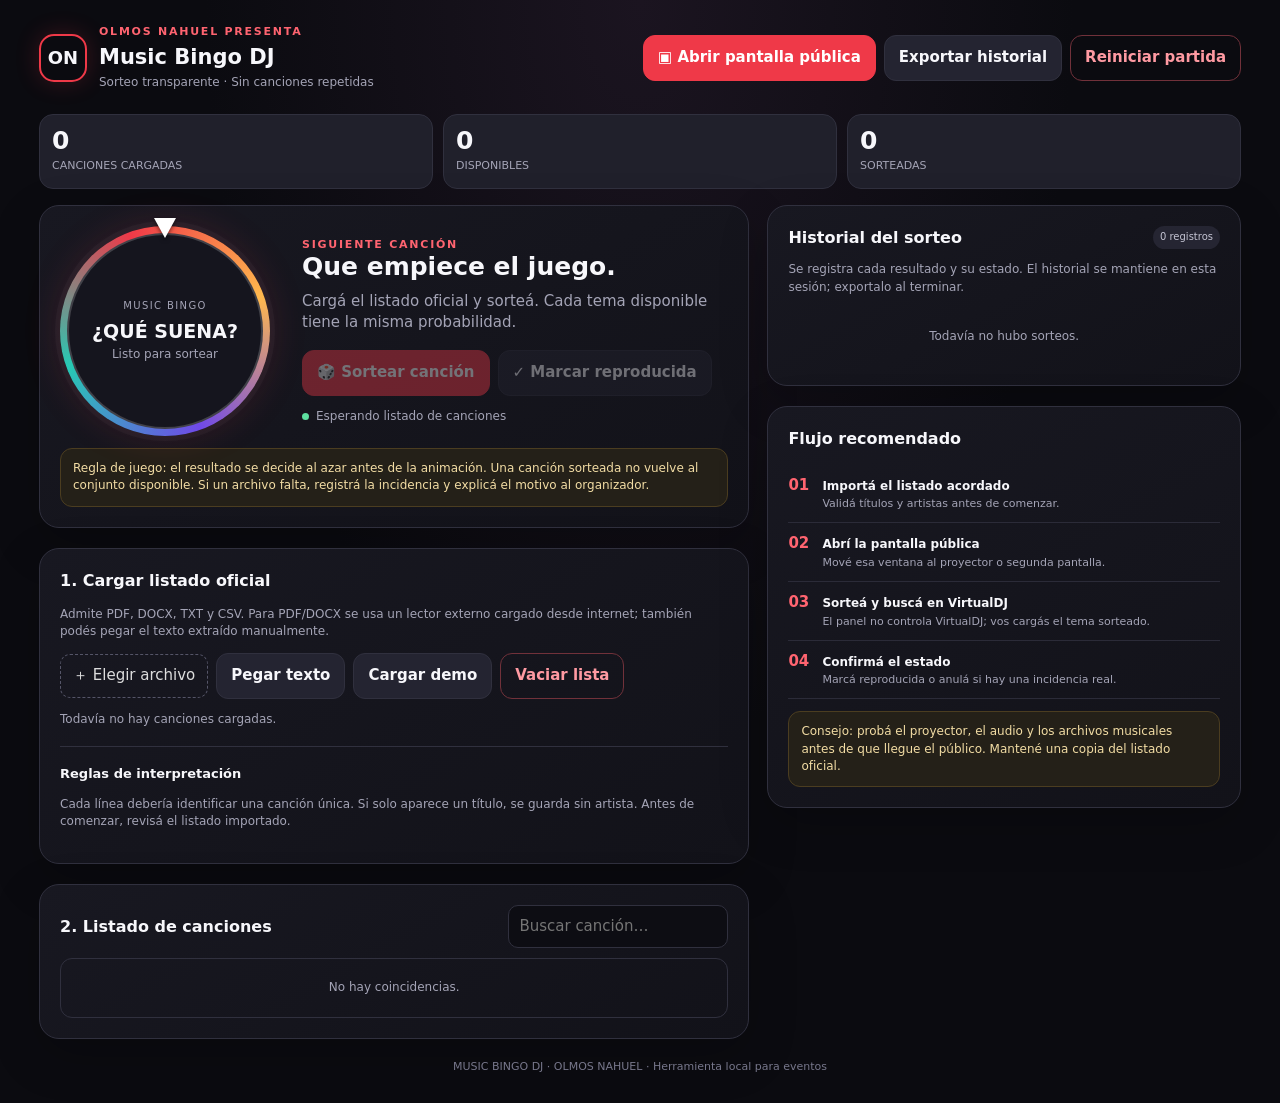
==== index.html @ 5056c219 "chore-foundation-active-orchestrator-init" ====
<!doctype html>
<html lang="es">
<head>
<meta charset="utf-8"><meta name="viewport" content="width=device-width,initial-scale=1">
<title>Music Bingo DJ — Olmos Nahuel</title>
<style>
:root{--bg:#0b0b10;--panel:#15151e;--panel2:#1d1d29;--text:#f7f7fb;--muted:#a4a4b6;--red:#ef3948;--red2:#ff6470;--line:#30303e;--green:#5de0a0;--gold:#ffd166}*{box-sizing:border-box}body{margin:0;background:radial-gradient(ellipse at top,#1b1420 0,#0b0b10 48%);color:var(--text);font:15px/1.45 system-ui,-apple-system,Segoe UI,Roboto,Arial,sans-serif}button,input,textarea,select{font:inherit}button{cursor:pointer;border:1px solid var(--line);background:#242431;color:var(--text);border-radius:12px;padding:11px 14px;font-weight:700;transition:.15s}button:hover{border-color:#656579;transform:translateY(-1px)}button:disabled{opacity:.4;cursor:not-allowed;transform:none}.primary{background:var(--red);border-color:var(--red);color:white}.primary:hover{background:var(--red2)}.danger{border-color:#71313a;color:#ff9aa2}.subtle{background:transparent}.wrap{max-width:1250px;margin:auto;padding:24px}.top{display:flex;align-items:center;justify-content:space-between;gap:16px;margin-bottom:22px}.brand{display:flex;align-items:center;gap:12px}.logo{width:48px;height:48px;border:2px solid var(--red);border-radius:15px;display:grid;place-items:center;font-weight:900;font-size:18px;box-shadow:0 0 25px #ef394833}.eyebrow{color:var(--red2);letter-spacing:.16em;font-size:11px;font-weight:900}.brand h1{font-size:21px;margin:2px 0}.brand p{color:var(--muted);margin:0;font-size:12px}.topactions{display:flex;gap:8px;flex-wrap:wrap}.grid{display:grid;grid-template-columns:minmax(0,1.2fr) minmax(320px,.8fr);gap:18px}.panel{background:linear-gradient(150deg,#181821,#121219);border:1px solid var(--line);border-radius:20px;padding:20px;box-shadow:0 16px 50px #0003}.panel h2{font-size:16px;margin:0 0 14px}.panel h3{font-size:13px;margin:0 0 8px}.muted{color:var(--muted)}.small{font-size:12px}.statrow{display:grid;grid-template-columns:repeat(3,1fr);gap:10px;margin-bottom:16px}.stat{background:#20202b;border:1px solid var(--line);padding:12px;border-radius:14px}.stat strong{display:block;font-size:25px;line-height:1.1}.stat span{font-size:11px;color:var(--muted)}.drawarea{display:grid;grid-template-columns:220px 1fr;gap:22px;align-items:center}.wheel{width:210px;height:210px;border-radius:50%;display:grid;place-items:center;background:conic-gradient(from -20deg,#ef3948,#ffb84d,#7049e8,#27c9b4,#ef3948);padding:7px;position:relative;box-shadow:0 0 0 5px #ffffff08,0 0 38px #ef39482a}.wheel:before{content:'';position:absolute;top:-8px;left:calc(50% - 11px);border-left:11px solid transparent;border-right:11px solid transparent;border-top:20px solid white;z-index:2;filter:drop-shadow(0 2px 2px #0008)}.wheelinner{width:100%;height:100%;border-radius:50%;background:#15151e;border:2px solid #ffffff30;display:flex;flex-direction:column;align-items:center;justify-content:center;text-align:center;padding:20px}.wheelinner .note{font-size:10px;color:var(--muted);letter-spacing:.14em}.wheelinner strong{font-size:19px;margin-top:5px}.wheelinner span{font-size:12px;color:var(--muted)}.spin{animation:spin 2.7s cubic-bezier(.12,.68,.12,1) forwards}@keyframes spin{from{transform:rotate(0)}to{transform:rotate(1800deg)}}.drawcopy h2{font-size:25px;line-height:1.15;margin:0 0 9px}.drawcopy p{color:var(--muted);margin:0 0 16px}.buttons{display:flex;gap:8px;flex-wrap:wrap}.result{margin-top:18px;background:linear-gradient(100deg,#32151c,#1e1824);border:1px solid #74303b;border-radius:16px;padding:16px;display:none}.result.show{display:block}.result .tag{font-size:10px;letter-spacing:.15em;color:#ff8e98;font-weight:900}.result h3{font-size:24px;margin:6px 0 2px}.result p{color:#d2bfc5;margin:0}.section{margin-top:20px}.field{width:100%;background:#0d0d13;border:1px solid var(--line);border-radius:10px;color:var(--text);padding:10px}.field:focus{outline:2px solid #ef394866;border-color:var(--red)}textarea.field{min-height:110px;resize:vertical}.importrow{display:flex;gap:8px;align-items:center;flex-wrap:wrap}.filelabel{display:inline-flex;align-items:center;gap:8px;border:1px dashed #555568;border-radius:10px;padding:10px 12px;color:#ddd;cursor:pointer}.filelabel input{display:none}.listhead{display:flex;align-items:center;justify-content:space-between;gap:10px;margin-bottom:10px}.songlist{max-height:360px;overflow:auto;border:1px solid var(--line);border-radius:12px}.song{display:flex;gap:10px;align-items:center;padding:10px 12px;border-bottom:1px solid #292936}.song:last-child{border-bottom:0}.song .num{width:25px;color:#77778b;font-size:11px}.song .songtext{flex:1;min-width:0}.song strong{display:block;overflow-wrap:anywhere;font-size:13px}.song small{color:var(--muted)}.pill{font-size:10px;padding:4px 7px;border-radius:99px;background:#252532;color:#c4c4d3;white-space:nowrap}.pill.done{background:#163628;color:#80efb5}.pill.pending{background:#30291a;color:#f4d58a}.historyitem{padding:10px 0;border-bottom:1px solid #2b2b38;display:flex;gap:10px}.historyitem:last-child{border-bottom:0}.historyitem b{font-size:12px}.historyitem span{display:block;color:var(--muted);font-size:11px}.historynum{color:var(--red2);font-weight:900;width:24px}.footer{margin:20px 0 4px;text-align:center;color:#77778b;font-size:11px}.status{display:flex;align-items:center;gap:7px;color:var(--muted);font-size:12px;margin-top:12px}.dot{width:7px;height:7px;border-radius:50%;background:var(--green)}.notice{background:#242018;border:1px solid #4b3d20;color:#f2dca4;border-radius:12px;padding:11px 12px;font-size:12px;margin-top:12px}.empty{padding:20px;text-align:center;color:var(--muted);font-size:12px}.hidden{display:none!important}.sectionline{border:0;border-top:1px solid var(--line);margin:18px 0}.publicmode{min-height:100vh;display:grid;place-items:center;padding:30px;background:radial-gradient(ellipse at center,#24121c 0,#08080c 65%);text-align:center}.publicbox{width:min(1100px,100%)}.publicbrand{letter-spacing:.22em;color:#ff6470;font-weight:900;font-size:13px}.publicstage{margin:24px auto;width:min(340px,75vw);aspect-ratio:1;border-radius:50%;background:conic-gradient(#ef3948,#ffb84d,#7049e8,#27c9b4,#ef3948);padding:9px;box-shadow:0 0 80px #ef394833}.publicwheel{height:100%;border-radius:50%;background:#111119;display:flex;align-items:center;justify-content:center;flex-direction:column;padding:30px}.publicwheel .disc{font-size:55px}.publicwheel p{font-size:12px;color:#aaa;margin:5px}.publictitle{font-size:clamp(30px,5vw,68px);line-height:1.08;margin:20px 0 8px}.publicartist{font-size:clamp(17px,2.4vw,30px);color:#c8c5d3}.publichint{margin-top:32px;color:#79798b;font-size:12px}.publichistory{display:flex;justify-content:center;gap:8px;flex-wrap:wrap;margin:24px auto;max-width:850px}.publichistory span{border:1px solid #353543;border-radius:99px;padding:7px 11px;color:#c7c7d5;font-size:12px;background:#ffffff05}.publicresult{display:none}.publicresult.show{display:block}.publiccount{color:#a6a6b7;font-size:13px;margin-top:15px}@media(max-width:850px){.grid{grid-template-columns:1fr}.drawarea{grid-template-columns:1fr;justify-items:center;text-align:center}.drawcopy .buttons{justify-content:center}.top{align-items:flex-start;flex-direction:column}.topactions{width:100%}.topactions button{flex:1}.wrap{padding:14px}.panel{padding:16px}.wheel{width:190px;height:190px}}@media(max-width:420px){.stat strong{font-size:21px}.stat{padding:9px}.statrow{gap:6px}}
</style>
</head>
<body>
<div id="admin" class="wrap">
<header class="top"><div class="brand"><div class="logo">ON</div><div><div class="eyebrow">OLMOS NAHUEL PRESENTA</div><h1>Music Bingo DJ</h1><p>Sorteo transparente · Sin canciones repetidas</p></div></div><div class="topactions"><button id="openPublic" class="primary">▣ Abrir pantalla pública</button><button id="exportLog">Exportar historial</button><button id="resetAll" class="subtle danger">Reiniciar partida</button></div></header>
<div class="statrow"><div class="stat"><strong id="totalStat">0</strong><span>CANCIONES CARGADAS</span></div><div class="stat"><strong id="remainingStat">0</strong><span>DISPONIBLES</span></div><div class="stat"><strong id="drawnStat">0</strong><span>SORTEADAS</span></div></div>
<div class="grid"><main>
<section class="panel"><div class="drawarea"><div id="wheel" class="wheel"><div class="wheelinner"><span class="note">MUSIC BINGO</span><strong id="wheelText">¿QUÉ SUENA?</strong><span id="wheelSub">Listo para sortear</span></div></div><div class="drawcopy"><div class="eyebrow">SIGUIENTE CANCIÓN</div><h2 id="drawHeading">Que empiece el juego.</h2><p id="drawDesc">Cargá el listado oficial y sorteá. Cada tema disponible tiene la misma probabilidad.</p><div class="buttons"><button id="drawBtn" class="primary" disabled>🎲 Sortear canción</button><button id="confirmBtn" disabled>✓ Marcar reproducida</button></div><div class="status"><span class="dot"></span><span id="statusText">Esperando listado de canciones</span></div></div></div><div id="result" class="result"><div class="tag">RESULTADO DEL SORTEO</div><h3 id="resultTitle">—</h3><p id="resultArtist">—</p><div class="buttons" style="margin-top:13px"><button id="copyResult">Copiar título y artista</button><button id="skipResult" class="danger">Anular por incidencia</button></div></div><div class="notice">Regla de juego: el resultado se decide al azar antes de la animación. Una canción sorteada no vuelve al conjunto disponible. Si un archivo falta, registrá la incidencia y explicá el motivo al organizador.</div></section>
<section class="panel section"><h2>1. Cargar listado oficial</h2><p class="muted small">Admite PDF, DOCX, TXT y CSV. Para PDF/DOCX se usa un lector externo cargado desde internet; también podés pegar el texto extraído manualmente.</p><div class="importrow"><label class="filelabel">＋ Elegir archivo <input id="fileInput" type="file" accept=".pdf,.docx,.txt,.csv,.tsv"></label><button id="pasteToggle">Pegar texto</button><button id="sampleBtn">Cargar demo</button><button id="clearSongs" class="subtle danger">Vaciar lista</button></div><div id="pasteArea" class="hidden" style="margin-top:12px"><textarea id="pasteInput" class="field" placeholder="Pegá una canción por línea. Formatos aceptados: Artista - Título, Título — Artista o solo Título."></textarea><div class="buttons" style="margin-top:8px"><button id="parsePaste" class="primary">Importar texto</button><button id="cancelPaste">Cancelar</button></div></div><p id="importMessage" class="muted small" aria-live="polite">Todavía no hay canciones cargadas.</p><hr class="sectionline"><h3>Reglas de interpretación</h3><p class="muted small">Cada línea debería identificar una canción única. Si solo aparece un título, se guarda sin artista. Antes de comenzar, revisá el listado importado.</p></section>
<section class="panel section"><div class="listhead"><h2 style="margin:0">2. Listado de canciones</h2><input id="filterInput" class="field" style="max-width:220px" placeholder="Buscar canción…"></div><div id="songList" class="songlist"><div class="empty">Importá un listado o cargá la demo.</div></div></section>
</main><aside><section class="panel"><div class="listhead"><h2 style="margin:0">Historial del sorteo</h2><span class="pill" id="historyCount">0 canciones</span></div><p class="muted small">Se registra cada resultado y su estado. El historial se mantiene en esta sesión; exportalo al terminar.</p><div id="historyList"><div class="empty">Todavía no hubo sorteos.</div></div></section><section class="panel section"><h2>Flujo recomendado</h2><div class="historyitem"><div class="historynum">01</div><div><b>Importá el listado acordado</b><span>Validá títulos y artistas antes de comenzar.</span></div></div><div class="historyitem"><div class="historynum">02</div><div><b>Abrí la pantalla pública</b><span>Mové esa ventana al proyector o segunda pantalla.</span></div></div><div class="historyitem"><div class="historynum">03</div><div><b>Sorteá y buscá en VirtualDJ</b><span>El panel no controla VirtualDJ; vos cargás el tema sorteado.</span></div></div><div class="historyitem"><div class="historynum">04</div><div><b>Confirmá el estado</b><span>Marcá reproducida o anulá si hay una incidencia real.</span></div></div><div class="notice">Consejo: probá el proyector, el audio y los archivos musicales antes de que llegue el público. Mantené una copia del listado oficial.</div></section></aside></div><div class="footer">MUSIC BINGO DJ · OLMOS NAHUEL · Herramienta local para eventos</div></div>
<script>
(()=>{'use strict';
const $=id=>document.getElementById(id);let songs=[],history=[],current=null,publicWin=null,spinning=false;const channel=('BroadcastChannel' in window)?new BroadcastChannel('music-bingo-dj-on'):null;
const esc=s=>String(s??'').replace(/[&<>"']/g,c=>({'&':'&amp;','<':'&lt;','>':'&gt;','"':'&quot;',"'":'&#39;'}[c]));
function normalizeLine(line){let s=line.trim().replace(/^\s*(?:\d+[.)-]|[-*•])\s*/,'');if(!s)return null;let parts=s.split(/\s+[—–-]\s+/);let title=s,artist='';if(parts.length>=2){artist=parts[0].trim();title=parts.slice(1).join(' - ').trim();}if(!title)return null;return {id:makeId(),title,artist,status:'available',addedAt:new Date().toISOString()}}
function makeId(){return 's'+Date.now().toString(36)+Math.random().toString(36).slice(2,8)}
function parseText(text){let lines=text.split(/\r?\n/).map(x=>x.trim()).filter(Boolean);if(lines.length&&/^(t[ií]tulo|canci[oó]n|song|track)\s*[,;\t]/i.test(lines[0]))lines.shift();const parsed=[];for(const line of lines){let cells=line.split(/[\t;]/);if(cells.length===1&&line.includes(','))cells=line.split(',');let item;if(cells.length>=2){const a=cells[0].trim(),b=cells.slice(1).join(' ').trim();if(a&&b&&!/^https?:/i.test(a))item={id:makeId(),title:b,artist:a,status:'available',addedAt:new Date().toISOString()};else item=normalizeLine(line)}else item=normalizeLine(line);if(item)parsed.push(item)}return dedupe(parsed)}
function dedupe(items){const seen=new Set();return items.filter(x=>{const k=(x.title+'|'+x.artist).toLocaleLowerCase().normalize('NFD').replace(/[\u0300-\u036f]/g,'').replace(/\s+/g,' ').trim();if(seen.has(k))return false;seen.add(k);return true})}
function available(){return songs.filter(s=>s.status==='available')}
function broadcast(){if(channel)channel.postMessage({type:'state',songs,history,current:current?{title:current.title,artist:current.artist,status:current.status}:null,total:songs.length,remaining:available().length,drawn:songs.filter(s=>s.status!=='available').length})}
function render(){const av=available();$('totalStat').textContent=songs.length;$('remainingStat').textContent=av.length;$('drawnStat').textContent=songs.filter(s=>s.status!=='available').length;$('drawBtn').disabled=!av.length||spinning;$('confirmBtn').disabled=!current||current.status!=='drawn'||spinning;$('statusText').textContent=!songs.length?'Esperando listado de canciones':!av.length?'No quedan canciones disponibles':current&&current.status==='drawn'?'Canción sorteada: buscala en VirtualDJ':'Listo para el próximo sorteo';
const q=$('filterInput').value.toLocaleLowerCase();const filtered=songs.filter(s=>(s.title+' '+s.artist).toLocaleLowerCase().includes(q));$('songList').innerHTML=filtered.length?filtered.map((s,i)=>`<div class="song"><span class="num">${String(i+1).padStart(2,'0')}</span><div class="songtext"><strong>${esc(s.title)}</strong><small>${esc(s.artist||'Artista no especificado')}</small></div><span class="pill ${s.status==='played'?'done':s.status==='void'?'':'pending'}">${s.status==='played'?'Reproducida':s.status==='void'?'Anulada':s.status==='drawn'?'Sorteada':'Disponible'}</span></div>`).join(''):'<div class="empty">No hay coincidencias.</div>';
$('historyCount').textContent=history.length+' registro'+(history.length===1?'':'s');$('historyList').innerHTML=history.length?[...history].reverse().map(h=>`<div class="historyitem"><div class="historynum">${String(h.n).padStart(2,'0')}</div><div style="flex:1"><b>${esc(h.title)}</b><span>${esc(h.artist||'Artista no especificado')} · ${esc(h.time)}</span><span>${h.status==='played'?'✓ Reproducida':h.status==='void'?'! Anulada por incidencia':'● Sorteada'}</span></div></div>`).join(''):'<div class="empty">Todavía no hubo sorteos.</div>';broadcast()}
function setMessage(msg){$('importMessage').textContent=msg}
function importSongs(items,label){if(!items.length){setMessage('No se detectaron canciones. Revisá el formato del archivo o pegá el texto manualmente.');return}const old=songs.length;songs=dedupe([...songs,...items]);const added=songs.length-old;setMessage(`Importación completada: ${added} canción(es) nueva(s). ${items.length-added} duplicado(s) omitido(s). Revisá el listado antes de iniciar.`);render()}
function draw(){if(spinning||!available().length)return;const pool=available();const idx=crypto.getRandomValues(new Uint32Array(1))[0]%pool.length;const s=pool[idx];s.status='drawn';current=s;history.push({n:history.length+1,id:s.id,title:s.title,artist:s.artist,status:'drawn',time:new Date().toLocaleTimeString('es-AR',{hour:'2-digit',minute:'2-digit',second:'2-digit'})});spinning=true;$('result').classList.remove('show');$('wheel').classList.remove('spin');void $('wheel').offsetWidth;$('wheel').classList.add('spin');$('wheelText').textContent='SORTEANDO';$('wheelSub').textContent='Buena suerte';$('drawHeading').textContent='La ruleta está girando…';$('drawDesc').textContent='El resultado ya fue elegido al azar. Prepará VirtualDJ.';$('drawBtn').disabled=true;$('confirmBtn').disabled=true;broadcast();window.setTimeout(()=>{spinning=false;$('wheel').classList.remove('spin');$('wheelText').textContent=s.title.length>19?s.title.slice(0,17)+'…':s.title;$('wheelSub').textContent=s.artist||'Tema sorteado';$('drawHeading').textContent='¡Esta es la canción!';$('drawDesc').textContent='Buscala en VirtualDJ y reproducila. Cuando termine de sonar, marcala como reproducida.';$('resultTitle').textContent=s.title;$('resultArtist').textContent=s.artist||'Artista no especificado';$('result').classList.add('show');render();},2750)}
function setCurrentStatus(status){if(!current||current.status!=='drawn')return;current.status=status;const h=history.findLast?history.findLast(x=>x.id===current.id):[...history].reverse().find(x=>x.id===current.id);if(h)h.status=status;if(status==='played'){$('drawHeading').textContent='Canción registrada';$('drawDesc').textContent='Cuando estés listo, podés sortear la siguiente.';$('wheelText').textContent='¡LISTO!';$('wheelSub').textContent='Siguiente canción';$('result').classList.remove('show')}else{$('drawHeading').textContent='Incidencia registrada';$('drawDesc').textContent='La canción queda excluida para evitar que vuelva a salir. Informá al organizador.';$('wheelText').textContent='INCIDENCIA';$('wheelSub').textContent='Tema anulado';$('result').classList.remove('show')}current=null;render()}
$('drawBtn').addEventListener('click',draw);$('confirmBtn').addEventListener('click',()=>setCurrentStatus('played'));$('skipResult').addEventListener('click',()=>{if(confirm('¿Registrar esta canción como anulada por una incidencia real? Quedará excluida del sorteo.'))setCurrentStatus('void')});$('copyResult').addEventListener('click',async()=>{if(!current)return;try{await navigator.clipboard.writeText(current.title+(current.artist?' — '+current.artist:''));$('copyResult').textContent='Copiado ✓';setTimeout(()=>$('copyResult').textContent='Copiar título y artista',1500)}catch(e){prompt('Copiá el resultado:',current.title+(current.artist?' — '+current.artist:''))}});
$('pasteToggle').addEventListener('click',()=>$('pasteArea').classList.toggle('hidden'));$('cancelPaste').addEventListener('click',()=>$('pasteArea').classList.add('hidden'));$('parsePaste').addEventListener('click',()=>{importSongs(parseText($('pasteInput').value),'texto');$('pasteInput').value='';$('pasteArea').classList.add('hidden')});$('filterInput').addEventListener('input',render);
$('clearSongs').addEventListener('click',()=>{if(!confirm('¿Vaciar el listado de canciones? Esta acción no se puede deshacer.'))return;if(history.length&&!confirm('Ya hay historial. ¿Querés borrar también el historial y reiniciar la partida?'))return;songs=[];history=[];current=null;$('result').classList.remove('show');$('drawHeading').textContent='Que empiece el juego.';$('drawDesc').textContent='Cargá el listado oficial y sorteá.';setMessage('Listado vacío.');render()});$('resetAll').addEventListener('click',()=>{if(!confirm('¿Reiniciar toda la partida? Se borrarán canciones cargadas, sorteos e historial. Exportá el historial primero si lo necesitás.'))return;songs=[];history=[];current=null;spinning=false;$('result').classList.remove('show');$('wheelText').textContent='¿QUÉ SUENA?';$('wheelSub').textContent='Listo para sortear';$('drawHeading').textContent='Que empiece el juego.';$('drawDesc').textContent='Cargá el listado oficial y sorteá.';setMessage('Partida reiniciada.');render()});
$('sampleBtn').addEventListener('click',()=>{const demo=[['Shakira','Hips Don’t Lie'],['Los Fabulosos Cadillacs','Matador'],['Queen','Don’t Stop Me Now'],['Dua Lipa','Levitating'],['Ráfaga','Mentirosa'],['Soda Stereo','De Música Ligera'],['Los Palmeras','El Bombón Asesino'],['Michael Jackson','Billie Jean'],['Karol G','Si Antes Te Hubiera Conocido'],['Vilma Palma e Vampiros','La Pachanga'],['ABBA','Gimme! Gimme! Gimme!'],['Daddy Yankee','Gasolina']].map(([artist,title])=>({id:makeId(),artist,title,status:'available',addedAt:new Date().toISOString()}));importSongs(demo,'demo')});
$('exportLog').addEventListener('click',()=>{const rows=[['N°','Título','Artista','Estado','Hora']];history.forEach(h=>rows.push([h.n,h.title,h.artist,h.status,h.time]));const csv=rows.map(r=>r.map(v=>'"'+String(v??'').replace(/"/g,'""')+'"').join(',')).join('\r\n');download(new Blob(['\ufeff'+csv],{type:'text/csv;charset=utf-8'}),'music-bingo-historial.csv')});function download(blob,name){const a=document.createElement('a');a.href=URL.createObjectURL(blob);a.download=name;a.click();setTimeout(()=>URL.revokeObjectURL(a.href),1000)}
$('openPublic').addEventListener('click',()=>{if(publicWin&&!publicWin.closed){publicWin.focus();return}publicWin=window.open('','musicBingoPublic','popup,width=1200,height=800');if(!publicWin){alert('El navegador bloqueó la ventana. Permití las ventanas emergentes para este archivo y volvé a intentarlo.');return}publicWin.document.open();publicWin.document.write(publicHTML());publicWin.document.close();setTimeout(broadcast,250)});
function publicHTML(){return `<!doctype html><html lang="es"><head><meta charset="utf-8"><meta name="viewport" content="width=device-width,initial-scale=1"><title>Music Bingo — Pantalla pública</title><style> *{box-sizing:border-box}body{margin:0;background:radial-gradient(ellipse at center,#24121c 0,#08080c 65%);color:#f7f7fb;font:16px system-ui,Arial,sans-serif}.publicmode{min-height:100vh;display:grid;place-items:center;padding:25px;text-align:center}.publicbox{width:min(1100px,100%)}.brand{letter-spacing:.22em;color:#ff6470;font-weight:900;font-size:13px}.stage{margin:24px auto;width:min(330px,65vw);aspect-ratio:1;border-radius:50%;background:conic-gradient(#ef3948,#ffb84d,#7049e8,#27c9b4,#ef3948);padding:9px;box-shadow:0 0 80px #ef394833}.wheel{height:100%;border-radius:50%;background:#111119;display:flex;align-items:center;justify-content:center;flex-direction:column;padding:25px}.disc{font-size:52px}.wheel p{font-size:12px;color:#aaa;margin:5px}.title{font-size:clamp(30px,5vw,68px);line-height:1.08;margin:20px 0 8px}.artist{font-size:clamp(17px,2.4vw,30px);color:#c8c5d3}.hint{margin-top:30px;color:#79798b;font-size:12px}.history{display:flex;justify-content:center;gap:8px;flex-wrap:wrap;margin:20px auto;max-width:900px}.history span{border:1px solid #353543;border-radius:99px;padding:7px 11px;color:#c7c7d5;font-size:12px;background:#ffffff05}.count{color:#a6a6b7;font-size:13px;margin-top:12px}.waiting{color:#aaa;font-size:clamp(22px,3vw,38px);margin:10px}.pop{animation:pop .5s ease-out}@keyframes pop{from{transform:scale(.7);opacity:.3}to{transform:scale(1);opacity:1}}</style></head><body><div class="publicmode"><div class="publicbox"><div class="brand">OLMOS NAHUEL PRESENTA · MUSIC BINGO</div><div class="stage"><div class="wheel"><div class="disc">♫</div><p id="status">ESPERANDO EL SORTEO</p></div></div><div id="waiting" class="waiting">¡Preparados para jugar!</div><div id="result" style="display:none"><div id="title" class="title"></div><div id="artist" class="artist"></div></div><div id="count" class="count">Canciones disponibles: 0</div><div id="history" class="history"></div><div class="hint">Escuchá la canción y marcala en tu cartón · ¡Mucha suerte!</div></div></div><script>let ch;try{ch=new BroadcastChannel('music-bingo-dj-on');ch.onmessage=e=>{if(e.data.type!=='state')return;const d=e.data;document.getElementById('count').textContent='Canciones disponibles: '+d.remaining+' · Sorteadas: '+d.drawn;const r=d.current;if(r&&r.title){document.getElementById('status').textContent=r.status==='played'?'CANCIÓN REGISTRADA':r.status==='void'?'INCIDENCIA REGISTRADA':'CANCIÓN SORTEADA';document.getElementById('waiting').style.display='none';document.getElementById('result').style.display='block';document.getElementById('title').textContent=r.title;document.getElementById('artist').textContent=r.artist||'Artista no especificado';document.getElementById('result').classList.add('pop')}else{document.getElementById('status').textContent='ESPERANDO EL SORTEO';document.getElementById('waiting').style.display='block';document.getElementById('waiting').textContent='¡Preparados para jugar!';document.getElementById('result').style.display='none'}document.getElementById('history').innerHTML=d.history.slice(-5).reverse().map(h=>'<span>'+esc(h.title)+'</span>').join('')};}catch(e){}function esc(s){return String(s??'').replace(/[&<>"']/g,c=>({'&':'&amp;','<':'&lt;','>':'&gt;','"':'&quot;',"'":'&#39;'}[c))}window.addEventListener('keydown',e=>{if(e.key==='Escape')document.exitFullscreen?.()});<${'/'}script></body></html>`}
$('fileInput').addEventListener('change',async e=>{const f=e.target.files[0];if(!f)return;try{let text='';const ext=f.name.split('.').pop().toLowerCase();if(ext==='txt'||ext==='csv'||ext==='tsv'){text=await f.text();importSongs(parseText(text),f.name)}else if(ext==='pdf'){setMessage('Leyendo PDF…');await loadScript('https://cdnjs.cloudflare.com/ajax/libs/pdf.js/3.11.174/pdf.min.js');window.pdfjsLib.GlobalWorkerOptions.workerSrc='https://cdnjs.cloudflare.com/ajax/libs/pdf.js/3.11.174/pdf.worker.min.js';const pdf=await pdfjsLib.getDocument({data:await f.arrayBuffer()}).promise;for(let p=1;p<=pdf.numPages;p++){const page=await pdf.getPage(p);const content=await page.getTextContent();text+=content.items.map(x=>x.str).join(' ')+'\n'}importSongs(parseText(text),f.name)}else if(ext==='docx'){setMessage('Leyendo DOCX…');await loadScript('https://cdnjs.cloudflare.com/ajax/libs/mammoth/1.8.0/mammoth.browser.min.js');const out=await mammoth.extractRawText({arrayBuffer:await f.arrayBuffer()});importSongs(parseText(out.value),f.name)}else{setMessage('Formato no compatible. Usá PDF, DOCX, TXT o CSV.')}}catch(err){console.error(err);setMessage('No se pudo leer el archivo. Si es PDF/DOCX, verificá internet o copiá el texto y usá “Pegar texto”.')}finally{e.target.value=''}});
function loadScript(src){return new Promise((resolve,reject)=>{const existing=[...document.scripts].find(s=>s.src===src);if(existing){if(window.pdfjsLib||window.mammoth)return resolve();existing.addEventListener('load',resolve,{once:true});existing.addEventListener('error',reject,{once:true});return}const s=document.createElement('script');s.src=src;s.onload=resolve;s.onerror=()=>reject(new Error('No se pudo cargar librería externa'));document.head.appendChild(s)})}
// A modulo-based uniform selection avoids modulo bias for pools whose size does not divide 2^32.
// Override draw's random index using rejection sampling for exact uniformity.
function secureIndex(n){const max=0x100000000,limit=max-(max%n);const a=new Uint32Array(1);do{crypto.getRandomValues(a)}while(a[0]>=limit);return a[0]%n}
// Replace the initial random selection with the rejection-sampling helper.
const originalDraw=draw; // function declaration remains local; handler is rebound below
$('drawBtn').removeEventListener('click',draw);$('drawBtn').addEventListener('click',()=>{if(spinning||!available().length)return;const pool=available();const s=pool[secureIndex(pool.length)];s.status='drawn';current=s;history.push({n:history.length+1,id:s.id,title:s.title,artist:s.artist,status:'drawn',time:new Date().toLocaleTimeString('es-AR',{hour:'2-digit',minute:'2-digit',second:'2-digit'})});spinning=true;$('result').classList.remove('show');$('wheel').classList.remove('spin');void $('wheel').offsetWidth;$('wheel').classList.add('spin');$('wheelText').textContent='SORTEANDO';$('wheelSub').textContent='Buena suerte';$('drawHeading').textContent='La ruleta está girando…';$('drawDesc').textContent='El resultado ya fue elegido al azar. Prepará VirtualDJ.';$('drawBtn').disabled=true;$('confirmBtn').disabled=true;broadcast();window.setTimeout(()=>{spinning=false;$('wheel').classList.remove('spin');$('wheelText').textContent=s.title.length>19?s.title.slice(0,17)+'…':s.title;$('wheelSub').textContent=s.artist||'Tema sorteado';$('drawHeading').textContent='¡Esta es la canción!';$('drawDesc').textContent='Buscala en VirtualDJ y reproducila. Cuando termine de sonar, marcala como reproducida.';$('resultTitle').textContent=s.title;$('resultArtist').textContent=s.artist||'Artista no especificado';$('result').classList.add('show');render();},2750)});
render();
})();
</script>
</body></html>
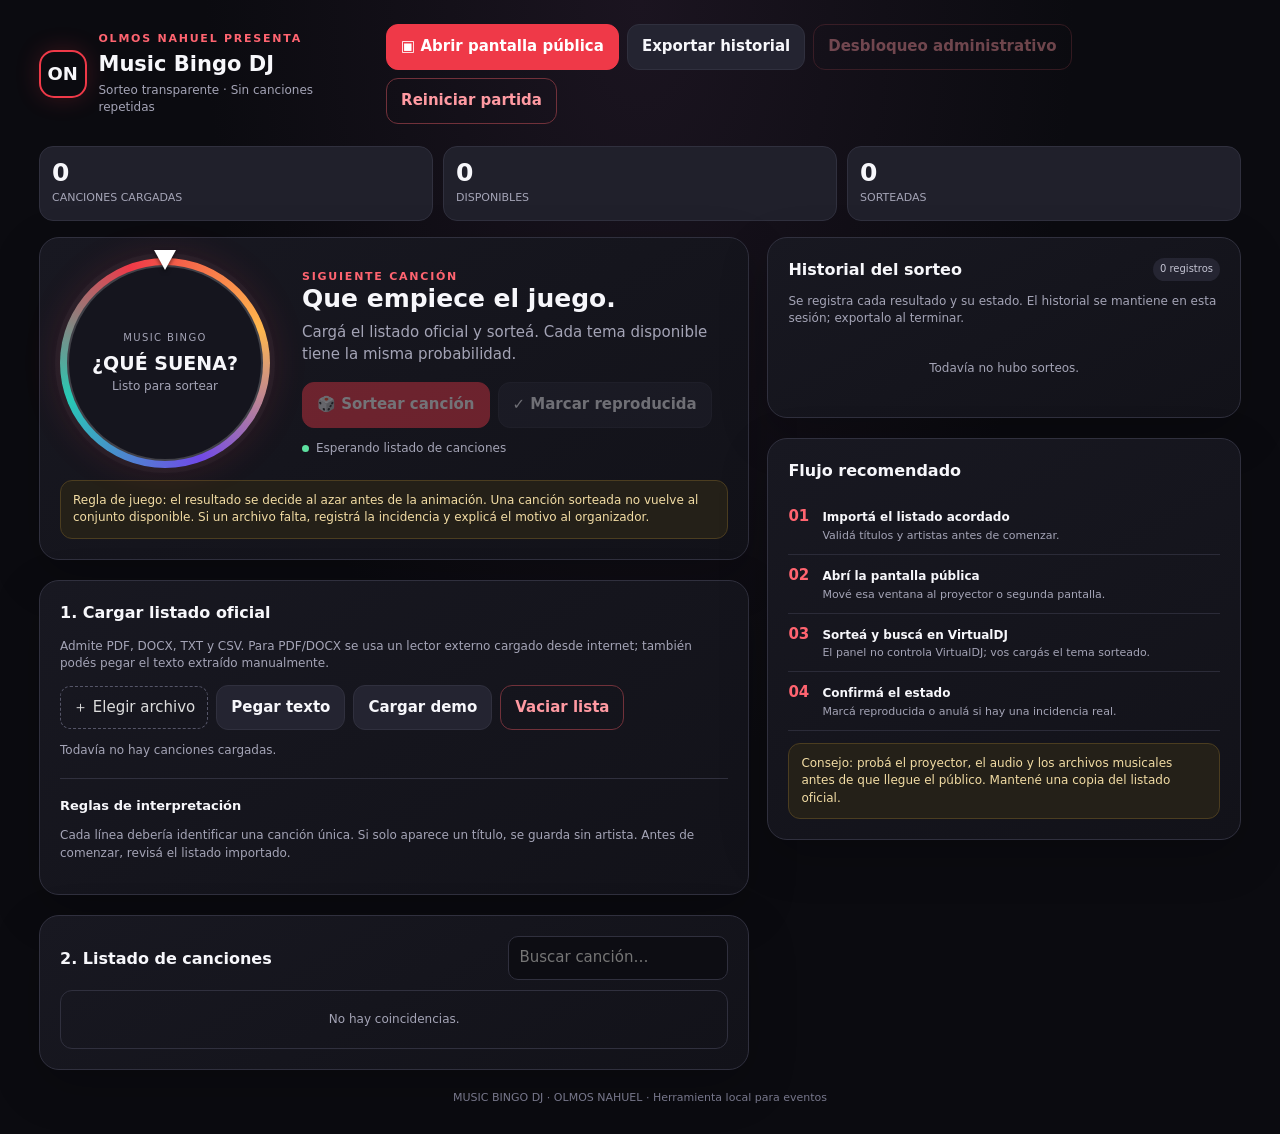
==== commit ffe7e0ae: "chore-c11-session-lock-guards-offline-drill-archive-15-tasks-214-tests" ====
--- a/index.html
+++ b/index.html
@@ -3,52 +3,22 @@
 <head>
 <meta charset="utf-8"><meta name="viewport" content="width=device-width,initial-scale=1">
 <title>Music Bingo DJ — Olmos Nahuel</title>
-<style>
-:root{--bg:#0b0b10;--panel:#15151e;--panel2:#1d1d29;--text:#f7f7fb;--muted:#a4a4b6;--red:#ef3948;--red2:#ff6470;--line:#30303e;--green:#5de0a0;--gold:#ffd166}*{box-sizing:border-box}body{margin:0;background:radial-gradient(ellipse at top,#1b1420 0,#0b0b10 48%);color:var(--text);font:15px/1.45 system-ui,-apple-system,Segoe UI,Roboto,Arial,sans-serif}button,input,textarea,select{font:inherit}button{cursor:pointer;border:1px solid var(--line);background:#242431;color:var(--text);border-radius:12px;padding:11px 14px;font-weight:700;transition:.15s}button:hover{border-color:#656579;transform:translateY(-1px)}button:disabled{opacity:.4;cursor:not-allowed;transform:none}.primary{background:var(--red);border-color:var(--red);color:white}.primary:hover{background:var(--red2)}.danger{border-color:#71313a;color:#ff9aa2}.subtle{background:transparent}.wrap{max-width:1250px;margin:auto;padding:24px}.top{display:flex;align-items:center;justify-content:space-between;gap:16px;margin-bottom:22px}.brand{display:flex;align-items:center;gap:12px}.logo{width:48px;height:48px;border:2px solid var(--red);border-radius:15px;display:grid;place-items:center;font-weight:900;font-size:18px;box-shadow:0 0 25px #ef394833}.eyebrow{color:var(--red2);letter-spacing:.16em;font-size:11px;font-weight:900}.brand h1{font-size:21px;margin:2px 0}.brand p{color:var(--muted);margin:0;font-size:12px}.topactions{display:flex;gap:8px;flex-wrap:wrap}.grid{display:grid;grid-template-columns:minmax(0,1.2fr) minmax(320px,.8fr);gap:18px}.panel{background:linear-gradient(150deg,#181821,#121219);border:1px solid var(--line);border-radius:20px;padding:20px;box-shadow:0 16px 50px #0003}.panel h2{font-size:16px;margin:0 0 14px}.panel h3{font-size:13px;margin:0 0 8px}.muted{color:var(--muted)}.small{font-size:12px}.statrow{display:grid;grid-template-columns:repeat(3,1fr);gap:10px;margin-bottom:16px}.stat{background:#20202b;border:1px solid var(--line);padding:12px;border-radius:14px}.stat strong{display:block;font-size:25px;line-height:1.1}.stat span{font-size:11px;color:var(--muted)}.drawarea{display:grid;grid-template-columns:220px 1fr;gap:22px;align-items:center}.wheel{width:210px;height:210px;border-radius:50%;display:grid;place-items:center;background:conic-gradient(from -20deg,#ef3948,#ffb84d,#7049e8,#27c9b4,#ef3948);padding:7px;position:relative;box-shadow:0 0 0 5px #ffffff08,0 0 38px #ef39482a}.wheel:before{content:'';position:absolute;top:-8px;left:calc(50% - 11px);border-left:11px solid transparent;border-right:11px solid transparent;border-top:20px solid white;z-index:2;filter:drop-shadow(0 2px 2px #0008)}.wheelinner{width:100%;height:100%;border-radius:50%;background:#15151e;border:2px solid #ffffff30;display:flex;flex-direction:column;align-items:center;justify-content:center;text-align:center;padding:20px}.wheelinner .note{font-size:10px;color:var(--muted);letter-spacing:.14em}.wheelinner strong{font-size:19px;margin-top:5px}.wheelinner span{font-size:12px;color:var(--muted)}.spin{animation:spin 2.7s cubic-bezier(.12,.68,.12,1) forwards}@keyframes spin{from{transform:rotate(0)}to{transform:rotate(1800deg)}}.drawcopy h2{font-size:25px;line-height:1.15;margin:0 0 9px}.drawcopy p{color:var(--muted);margin:0 0 16px}.buttons{display:flex;gap:8px;flex-wrap:wrap}.result{margin-top:18px;background:linear-gradient(100deg,#32151c,#1e1824);border:1px solid #74303b;border-radius:16px;padding:16px;display:none}.result.show{display:block}.result .tag{font-size:10px;letter-spacing:.15em;color:#ff8e98;font-weight:900}.result h3{font-size:24px;margin:6px 0 2px}.result p{color:#d2bfc5;margin:0}.section{margin-top:20px}.field{width:100%;background:#0d0d13;border:1px solid var(--line);border-radius:10px;color:var(--text);padding:10px}.field:focus{outline:2px solid #ef394866;border-color:var(--red)}textarea.field{min-height:110px;resize:vertical}.importrow{display:flex;gap:8px;align-items:center;flex-wrap:wrap}.filelabel{display:inline-flex;align-items:center;gap:8px;border:1px dashed #555568;border-radius:10px;padding:10px 12px;color:#ddd;cursor:pointer}.filelabel input{display:none}.listhead{display:flex;align-items:center;justify-content:space-between;gap:10px;margin-bottom:10px}.songlist{max-height:360px;overflow:auto;border:1px solid var(--line);border-radius:12px}.song{display:flex;gap:10px;align-items:center;padding:10px 12px;border-bottom:1px solid #292936}.song:last-child{border-bottom:0}.song .num{width:25px;color:#77778b;font-size:11px}.song .songtext{flex:1;min-width:0}.song strong{display:block;overflow-wrap:anywhere;font-size:13px}.song small{color:var(--muted)}.pill{font-size:10px;padding:4px 7px;border-radius:99px;background:#252532;color:#c4c4d3;white-space:nowrap}.pill.done{background:#163628;color:#80efb5}.pill.pending{background:#30291a;color:#f4d58a}.historyitem{padding:10px 0;border-bottom:1px solid #2b2b38;display:flex;gap:10px}.historyitem:last-child{border-bottom:0}.historyitem b{font-size:12px}.historyitem span{display:block;color:var(--muted);font-size:11px}.historynum{color:var(--red2);font-weight:900;width:24px}.footer{margin:20px 0 4px;text-align:center;color:#77778b;font-size:11px}.status{display:flex;align-items:center;gap:7px;color:var(--muted);font-size:12px;margin-top:12px}.dot{width:7px;height:7px;border-radius:50%;background:var(--green)}.notice{background:#242018;border:1px solid #4b3d20;color:#f2dca4;border-radius:12px;padding:11px 12px;font-size:12px;margin-top:12px}.empty{padding:20px;text-align:center;color:var(--muted);font-size:12px}.hidden{display:none!important}.sectionline{border:0;border-top:1px solid var(--line);margin:18px 0}.publicmode{min-height:100vh;display:grid;place-items:center;padding:30px;background:radial-gradient(ellipse at center,#24121c 0,#08080c 65%);text-align:center}.publicbox{width:min(1100px,100%)}.publicbrand{letter-spacing:.22em;color:#ff6470;font-weight:900;font-size:13px}.publicstage{margin:24px auto;width:min(340px,75vw);aspect-ratio:1;border-radius:50%;background:conic-gradient(#ef3948,#ffb84d,#7049e8,#27c9b4,#ef3948);padding:9px;box-shadow:0 0 80px #ef394833}.publicwheel{height:100%;border-radius:50%;background:#111119;display:flex;align-items:center;justify-content:center;flex-direction:column;padding:30px}.publicwheel .disc{font-size:55px}.publicwheel p{font-size:12px;color:#aaa;margin:5px}.publictitle{font-size:clamp(30px,5vw,68px);line-height:1.08;margin:20px 0 8px}.publicartist{font-size:clamp(17px,2.4vw,30px);color:#c8c5d3}.publichint{margin-top:32px;color:#79798b;font-size:12px}.publichistory{display:flex;justify-content:center;gap:8px;flex-wrap:wrap;margin:24px auto;max-width:850px}.publichistory span{border:1px solid #353543;border-radius:99px;padding:7px 11px;color:#c7c7d5;font-size:12px;background:#ffffff05}.publicresult{display:none}.publicresult.show{display:block}.publiccount{color:#a6a6b7;font-size:13px;margin-top:15px}@media(max-width:850px){.grid{grid-template-columns:1fr}.drawarea{grid-template-columns:1fr;justify-items:center;text-align:center}.drawcopy .buttons{justify-content:center}.top{align-items:flex-start;flex-direction:column}.topactions{width:100%}.topactions button{flex:1}.wrap{padding:14px}.panel{padding:16px}.wheel{width:190px;height:190px}}@media(max-width:420px){.stat strong{font-size:21px}.stat{padding:9px}.statrow{gap:6px}}
-</style>
+<link rel="stylesheet" href="css/styles.css">
 </head>
 <body>
 <div id="admin" class="wrap">
-<header class="top"><div class="brand"><div class="logo">ON</div><div><div class="eyebrow">OLMOS NAHUEL PRESENTA</div><h1>Music Bingo DJ</h1><p>Sorteo transparente · Sin canciones repetidas</p></div></div><div class="topactions"><button id="openPublic" class="primary">▣ Abrir pantalla pública</button><button id="exportLog">Exportar historial</button><button id="resetAll" class="subtle danger">Reiniciar partida</button></div></header>
+<header class="top"><div class="brand"><div class="logo">ON</div><div><div class="eyebrow">OLMOS NAHUEL PRESENTA</div><h1>Music Bingo DJ</h1><p>Sorteo transparente · Sin canciones repetidas</p></div></div><div class="topactions"><button id="openPublic" class="primary">▣ Abrir pantalla pública</button><button id="exportLog">Exportar historial</button><button id="unlockBtn" data-testid="admin-unlock" class="subtle danger">Desbloqueo administrativo</button><button id="resetAll" class="subtle danger">Reiniciar partida</button></div></header>
+<div id="restoreBanner" class="notice hidden" role="status" aria-live="polite" style="margin-bottom:12px"><span id="restoreBannerText"></span><div class="buttons" style="margin-top:8px"><button id="discardSession" class="subtle danger">Descartar y empezar de cero</button><button id="dismissBanner" class="subtle">Entendido</button></div></div>
 <div class="statrow"><div class="stat"><strong id="totalStat">0</strong><span>CANCIONES CARGADAS</span></div><div class="stat"><strong id="remainingStat">0</strong><span>DISPONIBLES</span></div><div class="stat"><strong id="drawnStat">0</strong><span>SORTEADAS</span></div></div>
 <div class="grid"><main>
 <section class="panel"><div class="drawarea"><div id="wheel" class="wheel"><div class="wheelinner"><span class="note">MUSIC BINGO</span><strong id="wheelText">¿QUÉ SUENA?</strong><span id="wheelSub">Listo para sortear</span></div></div><div class="drawcopy"><div class="eyebrow">SIGUIENTE CANCIÓN</div><h2 id="drawHeading">Que empiece el juego.</h2><p id="drawDesc">Cargá el listado oficial y sorteá. Cada tema disponible tiene la misma probabilidad.</p><div class="buttons"><button id="drawBtn" class="primary" disabled>🎲 Sortear canción</button><button id="confirmBtn" disabled>✓ Marcar reproducida</button></div><div class="status"><span class="dot"></span><span id="statusText">Esperando listado de canciones</span></div></div></div><div id="result" class="result"><div class="tag">RESULTADO DEL SORTEO</div><h3 id="resultTitle">—</h3><p id="resultArtist">—</p><div class="buttons" style="margin-top:13px"><button id="copyResult">Copiar título y artista</button><button id="skipResult" class="danger">Anular por incidencia</button></div></div><div class="notice">Regla de juego: el resultado se decide al azar antes de la animación. Una canción sorteada no vuelve al conjunto disponible. Si un archivo falta, registrá la incidencia y explicá el motivo al organizador.</div></section>
 <section class="panel section"><h2>1. Cargar listado oficial</h2><p class="muted small">Admite PDF, DOCX, TXT y CSV. Para PDF/DOCX se usa un lector externo cargado desde internet; también podés pegar el texto extraído manualmente.</p><div class="importrow"><label class="filelabel">＋ Elegir archivo <input id="fileInput" type="file" accept=".pdf,.docx,.txt,.csv,.tsv"></label><button id="pasteToggle">Pegar texto</button><button id="sampleBtn">Cargar demo</button><button id="clearSongs" class="subtle danger">Vaciar lista</button></div><div id="pasteArea" class="hidden" style="margin-top:12px"><textarea id="pasteInput" class="field" placeholder="Pegá una canción por línea. Formatos aceptados: Artista - Título, Título — Artista o solo Título."></textarea><div class="buttons" style="margin-top:8px"><button id="parsePaste" class="primary">Importar texto</button><button id="cancelPaste">Cancelar</button></div></div><p id="importMessage" class="muted small" aria-live="polite">Todavía no hay canciones cargadas.</p><hr class="sectionline"><h3>Reglas de interpretación</h3><p class="muted small">Cada línea debería identificar una canción única. Si solo aparece un título, se guarda sin artista. Antes de comenzar, revisá el listado importado.</p></section>
 <section class="panel section"><div class="listhead"><h2 style="margin:0">2. Listado de canciones</h2><input id="filterInput" class="field" style="max-width:220px" placeholder="Buscar canción…"></div><div id="songList" class="songlist"><div class="empty">Importá un listado o cargá la demo.</div></div></section>
 </main><aside><section class="panel"><div class="listhead"><h2 style="margin:0">Historial del sorteo</h2><span class="pill" id="historyCount">0 canciones</span></div><p class="muted small">Se registra cada resultado y su estado. El historial se mantiene en esta sesión; exportalo al terminar.</p><div id="historyList"><div class="empty">Todavía no hubo sorteos.</div></div></section><section class="panel section"><h2>Flujo recomendado</h2><div class="historyitem"><div class="historynum">01</div><div><b>Importá el listado acordado</b><span>Validá títulos y artistas antes de comenzar.</span></div></div><div class="historyitem"><div class="historynum">02</div><div><b>Abrí la pantalla pública</b><span>Mové esa ventana al proyector o segunda pantalla.</span></div></div><div class="historyitem"><div class="historynum">03</div><div><b>Sorteá y buscá en VirtualDJ</b><span>El panel no controla VirtualDJ; vos cargás el tema sorteado.</span></div></div><div class="historyitem"><div class="historynum">04</div><div><b>Confirmá el estado</b><span>Marcá reproducida o anulá si hay una incidencia real.</span></div></div><div class="notice">Consejo: probá el proyector, el audio y los archivos musicales antes de que llegue el público. Mantené una copia del listado oficial.</div></section></aside></div><div class="footer">MUSIC BINGO DJ · OLMOS NAHUEL · Herramienta local para eventos</div></div>
-<script>
-(()=>{'use strict';
-const $=id=>document.getElementById(id);let songs=[],history=[],current=null,publicWin=null,spinning=false;const channel=('BroadcastChannel' in window)?new BroadcastChannel('music-bingo-dj-on'):null;
-const esc=s=>String(s??'').replace(/[&<>"']/g,c=>({'&':'&amp;','<':'&lt;','>':'&gt;','"':'&quot;',"'":'&#39;'}[c]));
-function normalizeLine(line){let s=line.trim().replace(/^\s*(?:\d+[.)-]|[-*•])\s*/,'');if(!s)return null;let parts=s.split(/\s+[—–-]\s+/);let title=s,artist='';if(parts.length>=2){artist=parts[0].trim();title=parts.slice(1).join(' - ').trim();}if(!title)return null;return {id:makeId(),title,artist,status:'available',addedAt:new Date().toISOString()}}
-function makeId(){return 's'+Date.now().toString(36)+Math.random().toString(36).slice(2,8)}
-function parseText(text){let lines=text.split(/\r?\n/).map(x=>x.trim()).filter(Boolean);if(lines.length&&/^(t[ií]tulo|canci[oó]n|song|track)\s*[,;\t]/i.test(lines[0]))lines.shift();const parsed=[];for(const line of lines){let cells=line.split(/[\t;]/);if(cells.length===1&&line.includes(','))cells=line.split(',');let item;if(cells.length>=2){const a=cells[0].trim(),b=cells.slice(1).join(' ').trim();if(a&&b&&!/^https?:/i.test(a))item={id:makeId(),title:b,artist:a,status:'available',addedAt:new Date().toISOString()};else item=normalizeLine(line)}else item=normalizeLine(line);if(item)parsed.push(item)}return dedupe(parsed)}
-function dedupe(items){const seen=new Set();return items.filter(x=>{const k=(x.title+'|'+x.artist).toLocaleLowerCase().normalize('NFD').replace(/[\u0300-\u036f]/g,'').replace(/\s+/g,' ').trim();if(seen.has(k))return false;seen.add(k);return true})}
-function available(){return songs.filter(s=>s.status==='available')}
-function broadcast(){if(channel)channel.postMessage({type:'state',songs,history,current:current?{title:current.title,artist:current.artist,status:current.status}:null,total:songs.length,remaining:available().length,drawn:songs.filter(s=>s.status!=='available').length})}
-function render(){const av=available();$('totalStat').textContent=songs.length;$('remainingStat').textContent=av.length;$('drawnStat').textContent=songs.filter(s=>s.status!=='available').length;$('drawBtn').disabled=!av.length||spinning;$('confirmBtn').disabled=!current||current.status!=='drawn'||spinning;$('statusText').textContent=!songs.length?'Esperando listado de canciones':!av.length?'No quedan canciones disponibles':current&&current.status==='drawn'?'Canción sorteada: buscala en VirtualDJ':'Listo para el próximo sorteo';
-const q=$('filterInput').value.toLocaleLowerCase();const filtered=songs.filter(s=>(s.title+' '+s.artist).toLocaleLowerCase().includes(q));$('songList').innerHTML=filtered.length?filtered.map((s,i)=>`<div class="song"><span class="num">${String(i+1).padStart(2,'0')}</span><div class="songtext"><strong>${esc(s.title)}</strong><small>${esc(s.artist||'Artista no especificado')}</small></div><span class="pill ${s.status==='played'?'done':s.status==='void'?'':'pending'}">${s.status==='played'?'Reproducida':s.status==='void'?'Anulada':s.status==='drawn'?'Sorteada':'Disponible'}</span></div>`).join(''):'<div class="empty">No hay coincidencias.</div>';
-$('historyCount').textContent=history.length+' registro'+(history.length===1?'':'s');$('historyList').innerHTML=history.length?[...history].reverse().map(h=>`<div class="historyitem"><div class="historynum">${String(h.n).padStart(2,'0')}</div><div style="flex:1"><b>${esc(h.title)}</b><span>${esc(h.artist||'Artista no especificado')} · ${esc(h.time)}</span><span>${h.status==='played'?'✓ Reproducida':h.status==='void'?'! Anulada por incidencia':'● Sorteada'}</span></div></div>`).join(''):'<div class="empty">Todavía no hubo sorteos.</div>';broadcast()}
-function setMessage(msg){$('importMessage').textContent=msg}
-function importSongs(items,label){if(!items.length){setMessage('No se detectaron canciones. Revisá el formato del archivo o pegá el texto manualmente.');return}const old=songs.length;songs=dedupe([...songs,...items]);const added=songs.length-old;setMessage(`Importación completada: ${added} canción(es) nueva(s). ${items.length-added} duplicado(s) omitido(s). Revisá el listado antes de iniciar.`);render()}
-function draw(){if(spinning||!available().length)return;const pool=available();const idx=crypto.getRandomValues(new Uint32Array(1))[0]%pool.length;const s=pool[idx];s.status='drawn';current=s;history.push({n:history.length+1,id:s.id,title:s.title,artist:s.artist,status:'drawn',time:new Date().toLocaleTimeString('es-AR',{hour:'2-digit',minute:'2-digit',second:'2-digit'})});spinning=true;$('result').classList.remove('show');$('wheel').classList.remove('spin');void $('wheel').offsetWidth;$('wheel').classList.add('spin');$('wheelText').textContent='SORTEANDO';$('wheelSub').textContent='Buena suerte';$('drawHeading').textContent='La ruleta está girando…';$('drawDesc').textContent='El resultado ya fue elegido al azar. Prepará VirtualDJ.';$('drawBtn').disabled=true;$('confirmBtn').disabled=true;broadcast();window.setTimeout(()=>{spinning=false;$('wheel').classList.remove('spin');$('wheelText').textContent=s.title.length>19?s.title.slice(0,17)+'…':s.title;$('wheelSub').textContent=s.artist||'Tema sorteado';$('drawHeading').textContent='¡Esta es la canción!';$('drawDesc').textContent='Buscala en VirtualDJ y reproducila. Cuando termine de sonar, marcala como reproducida.';$('resultTitle').textContent=s.title;$('resultArtist').textContent=s.artist||'Artista no especificado';$('result').classList.add('show');render();},2750)}
-function setCurrentStatus(status){if(!current||current.status!=='drawn')return;current.status=status;const h=history.findLast?history.findLast(x=>x.id===current.id):[...history].reverse().find(x=>x.id===current.id);if(h)h.status=status;if(status==='played'){$('drawHeading').textContent='Canción registrada';$('drawDesc').textContent='Cuando estés listo, podés sortear la siguiente.';$('wheelText').textContent='¡LISTO!';$('wheelSub').textContent='Siguiente canción';$('result').classList.remove('show')}else{$('drawHeading').textContent='Incidencia registrada';$('drawDesc').textContent='La canción queda excluida para evitar que vuelva a salir. Informá al organizador.';$('wheelText').textContent='INCIDENCIA';$('wheelSub').textContent='Tema anulado';$('result').classList.remove('show')}current=null;render()}
-$('drawBtn').addEventListener('click',draw);$('confirmBtn').addEventListener('click',()=>setCurrentStatus('played'));$('skipResult').addEventListener('click',()=>{if(confirm('¿Registrar esta canción como anulada por una incidencia real? Quedará excluida del sorteo.'))setCurrentStatus('void')});$('copyResult').addEventListener('click',async()=>{if(!current)return;try{await navigator.clipboard.writeText(current.title+(current.artist?' — '+current.artist:''));$('copyResult').textContent='Copiado ✓';setTimeout(()=>$('copyResult').textContent='Copiar título y artista',1500)}catch(e){prompt('Copiá el resultado:',current.title+(current.artist?' — '+current.artist:''))}});
-$('pasteToggle').addEventListener('click',()=>$('pasteArea').classList.toggle('hidden'));$('cancelPaste').addEventListener('click',()=>$('pasteArea').classList.add('hidden'));$('parsePaste').addEventListener('click',()=>{importSongs(parseText($('pasteInput').value),'texto');$('pasteInput').value='';$('pasteArea').classList.add('hidden')});$('filterInput').addEventListener('input',render);
-$('clearSongs').addEventListener('click',()=>{if(!confirm('¿Vaciar el listado de canciones? Esta acción no se puede deshacer.'))return;if(history.length&&!confirm('Ya hay historial. ¿Querés borrar también el historial y reiniciar la partida?'))return;songs=[];history=[];current=null;$('result').classList.remove('show');$('drawHeading').textContent='Que empiece el juego.';$('drawDesc').textContent='Cargá el listado oficial y sorteá.';setMessage('Listado vacío.');render()});$('resetAll').addEventListener('click',()=>{if(!confirm('¿Reiniciar toda la partida? Se borrarán canciones cargadas, sorteos e historial. Exportá el historial primero si lo necesitás.'))return;songs=[];history=[];current=null;spinning=false;$('result').classList.remove('show');$('wheelText').textContent='¿QUÉ SUENA?';$('wheelSub').textContent='Listo para sortear';$('drawHeading').textContent='Que empiece el juego.';$('drawDesc').textContent='Cargá el listado oficial y sorteá.';setMessage('Partida reiniciada.');render()});
-$('sampleBtn').addEventListener('click',()=>{const demo=[['Shakira','Hips Don’t Lie'],['Los Fabulosos Cadillacs','Matador'],['Queen','Don’t Stop Me Now'],['Dua Lipa','Levitating'],['Ráfaga','Mentirosa'],['Soda Stereo','De Música Ligera'],['Los Palmeras','El Bombón Asesino'],['Michael Jackson','Billie Jean'],['Karol G','Si Antes Te Hubiera Conocido'],['Vilma Palma e Vampiros','La Pachanga'],['ABBA','Gimme! Gimme! Gimme!'],['Daddy Yankee','Gasolina']].map(([artist,title])=>({id:makeId(),artist,title,status:'available',addedAt:new Date().toISOString()}));importSongs(demo,'demo')});
-$('exportLog').addEventListener('click',()=>{const rows=[['N°','Título','Artista','Estado','Hora']];history.forEach(h=>rows.push([h.n,h.title,h.artist,h.status,h.time]));const csv=rows.map(r=>r.map(v=>'"'+String(v??'').replace(/"/g,'""')+'"').join(',')).join('\r\n');download(new Blob(['\ufeff'+csv],{type:'text/csv;charset=utf-8'}),'music-bingo-historial.csv')});function download(blob,name){const a=document.createElement('a');a.href=URL.createObjectURL(blob);a.download=name;a.click();setTimeout(()=>URL.revokeObjectURL(a.href),1000)}
-$('openPublic').addEventListener('click',()=>{if(publicWin&&!publicWin.closed){publicWin.focus();return}publicWin=window.open('','musicBingoPublic','popup,width=1200,height=800');if(!publicWin){alert('El navegador bloqueó la ventana. Permití las ventanas emergentes para este archivo y volvé a intentarlo.');return}publicWin.document.open();publicWin.document.write(publicHTML());publicWin.document.close();setTimeout(broadcast,250)});
-function publicHTML(){return `<!doctype html><html lang="es"><head><meta charset="utf-8"><meta name="viewport" content="width=device-width,initial-scale=1"><title>Music Bingo — Pantalla pública</title><style> *{box-sizing:border-box}body{margin:0;background:radial-gradient(ellipse at center,#24121c 0,#08080c 65%);color:#f7f7fb;font:16px system-ui,Arial,sans-serif}.publicmode{min-height:100vh;display:grid;place-items:center;padding:25px;text-align:center}.publicbox{width:min(1100px,100%)}.brand{letter-spacing:.22em;color:#ff6470;font-weight:900;font-size:13px}.stage{margin:24px auto;width:min(330px,65vw);aspect-ratio:1;border-radius:50%;background:conic-gradient(#ef3948,#ffb84d,#7049e8,#27c9b4,#ef3948);padding:9px;box-shadow:0 0 80px #ef394833}.wheel{height:100%;border-radius:50%;background:#111119;display:flex;align-items:center;justify-content:center;flex-direction:column;padding:25px}.disc{font-size:52px}.wheel p{font-size:12px;color:#aaa;margin:5px}.title{font-size:clamp(30px,5vw,68px);line-height:1.08;margin:20px 0 8px}.artist{font-size:clamp(17px,2.4vw,30px);color:#c8c5d3}.hint{margin-top:30px;color:#79798b;font-size:12px}.history{display:flex;justify-content:center;gap:8px;flex-wrap:wrap;margin:20px auto;max-width:900px}.history span{border:1px solid #353543;border-radius:99px;padding:7px 11px;color:#c7c7d5;font-size:12px;background:#ffffff05}.count{color:#a6a6b7;font-size:13px;margin-top:12px}.waiting{color:#aaa;font-size:clamp(22px,3vw,38px);margin:10px}.pop{animation:pop .5s ease-out}@keyframes pop{from{transform:scale(.7);opacity:.3}to{transform:scale(1);opacity:1}}</style></head><body><div class="publicmode"><div class="publicbox"><div class="brand">OLMOS NAHUEL PRESENTA · MUSIC BINGO</div><div class="stage"><div class="wheel"><div class="disc">♫</div><p id="status">ESPERANDO EL SORTEO</p></div></div><div id="waiting" class="waiting">¡Preparados para jugar!</div><div id="result" style="display:none"><div id="title" class="title"></div><div id="artist" class="artist"></div></div><div id="count" class="count">Canciones disponibles: 0</div><div id="history" class="history"></div><div class="hint">Escuchá la canción y marcala en tu cartón · ¡Mucha suerte!</div></div></div><script>let ch;try{ch=new BroadcastChannel('music-bingo-dj-on');ch.onmessage=e=>{if(e.data.type!=='state')return;const d=e.data;document.getElementById('count').textContent='Canciones disponibles: '+d.remaining+' · Sorteadas: '+d.drawn;const r=d.current;if(r&&r.title){document.getElementById('status').textContent=r.status==='played'?'CANCIÓN REGISTRADA':r.status==='void'?'INCIDENCIA REGISTRADA':'CANCIÓN SORTEADA';document.getElementById('waiting').style.display='none';document.getElementById('result').style.display='block';document.getElementById('title').textContent=r.title;document.getElementById('artist').textContent=r.artist||'Artista no especificado';document.getElementById('result').classList.add('pop')}else{document.getElementById('status').textContent='ESPERANDO EL SORTEO';document.getElementById('waiting').style.display='block';document.getElementById('waiting').textContent='¡Preparados para jugar!';document.getElementById('result').style.display='none'}document.getElementById('history').innerHTML=d.history.slice(-5).reverse().map(h=>'<span>'+esc(h.title)+'</span>').join('')};}catch(e){}function esc(s){return String(s??'').replace(/[&<>"']/g,c=>({'&':'&amp;','<':'&lt;','>':'&gt;','"':'&quot;',"'":'&#39;'}[c))}window.addEventListener('keydown',e=>{if(e.key==='Escape')document.exitFullscreen?.()});<${'/'}script></body></html>`}
-$('fileInput').addEventListener('change',async e=>{const f=e.target.files[0];if(!f)return;try{let text='';const ext=f.name.split('.').pop().toLowerCase();if(ext==='txt'||ext==='csv'||ext==='tsv'){text=await f.text();importSongs(parseText(text),f.name)}else if(ext==='pdf'){setMessage('Leyendo PDF…');await loadScript('https://cdnjs.cloudflare.com/ajax/libs/pdf.js/3.11.174/pdf.min.js');window.pdfjsLib.GlobalWorkerOptions.workerSrc='https://cdnjs.cloudflare.com/ajax/libs/pdf.js/3.11.174/pdf.worker.min.js';const pdf=await pdfjsLib.getDocument({data:await f.arrayBuffer()}).promise;for(let p=1;p<=pdf.numPages;p++){const page=await pdf.getPage(p);const content=await page.getTextContent();text+=content.items.map(x=>x.str).join(' ')+'\n'}importSongs(parseText(text),f.name)}else if(ext==='docx'){setMessage('Leyendo DOCX…');await loadScript('https://cdnjs.cloudflare.com/ajax/libs/mammoth/1.8.0/mammoth.browser.min.js');const out=await mammoth.extractRawText({arrayBuffer:await f.arrayBuffer()});importSongs(parseText(out.value),f.name)}else{setMessage('Formato no compatible. Usá PDF, DOCX, TXT o CSV.')}}catch(err){console.error(err);setMessage('No se pudo leer el archivo. Si es PDF/DOCX, verificá internet o copiá el texto y usá “Pegar texto”.')}finally{e.target.value=''}});
-function loadScript(src){return new Promise((resolve,reject)=>{const existing=[...document.scripts].find(s=>s.src===src);if(existing){if(window.pdfjsLib||window.mammoth)return resolve();existing.addEventListener('load',resolve,{once:true});existing.addEventListener('error',reject,{once:true});return}const s=document.createElement('script');s.src=src;s.onload=resolve;s.onerror=()=>reject(new Error('No se pudo cargar librería externa'));document.head.appendChild(s)})}
-// A modulo-based uniform selection avoids modulo bias for pools whose size does not divide 2^32.
-// Override draw's random index using rejection sampling for exact uniformity.
-function secureIndex(n){const max=0x100000000,limit=max-(max%n);const a=new Uint32Array(1);do{crypto.getRandomValues(a)}while(a[0]>=limit);return a[0]%n}
-// Replace the initial random selection with the rejection-sampling helper.
-const originalDraw=draw; // function declaration remains local; handler is rebound below
-$('drawBtn').removeEventListener('click',draw);$('drawBtn').addEventListener('click',()=>{if(spinning||!available().length)return;const pool=available();const s=pool[secureIndex(pool.length)];s.status='drawn';current=s;history.push({n:history.length+1,id:s.id,title:s.title,artist:s.artist,status:'drawn',time:new Date().toLocaleTimeString('es-AR',{hour:'2-digit',minute:'2-digit',second:'2-digit'})});spinning=true;$('result').classList.remove('show');$('wheel').classList.remove('spin');void $('wheel').offsetWidth;$('wheel').classList.add('spin');$('wheelText').textContent='SORTEANDO';$('wheelSub').textContent='Buena suerte';$('drawHeading').textContent='La ruleta está girando…';$('drawDesc').textContent='El resultado ya fue elegido al azar. Prepará VirtualDJ.';$('drawBtn').disabled=true;$('confirmBtn').disabled=true;broadcast();window.setTimeout(()=>{spinning=false;$('wheel').classList.remove('spin');$('wheelText').textContent=s.title.length>19?s.title.slice(0,17)+'…':s.title;$('wheelSub').textContent=s.artist||'Tema sorteado';$('drawHeading').textContent='¡Esta es la canción!';$('drawDesc').textContent='Buscala en VirtualDJ y reproducila. Cuando termine de sonar, marcala como reproducida.';$('resultTitle').textContent=s.title;$('resultArtist').textContent=s.artist||'Artista no especificado';$('result').classList.add('show');render();},2750)});
-render();
-})();
-</script>
+<script src="js/core.js"></script>
+<script src="js/import.js"></script>
+<script src="js/draw.js"></script>
+<script src="js/store.js"></script>
+<script src="js/public.js"></script>
+<script src="js/app.js"></script>
 </body></html>
--- a/css/styles.css
+++ b/css/styles.css
@@ -0,0 +1,2 @@
+
+:root{--bg:#0b0b10;--panel:#15151e;--panel2:#1d1d29;--text:#f7f7fb;--muted:#a4a4b6;--red:#ef3948;--red2:#ff6470;--line:#30303e;--green:#5de0a0;--gold:#ffd166}*{box-sizing:border-box}body{margin:0;background:radial-gradient(ellipse at top,#1b1420 0,#0b0b10 48%);color:var(--text);font:15px/1.45 system-ui,-apple-system,Segoe UI,Roboto,Arial,sans-serif}button,input,textarea,select{font:inherit}button{cursor:pointer;border:1px solid var(--line);background:#242431;color:var(--text);border-radius:12px;padding:11px 14px;font-weight:700;transition:.15s}button:hover{border-color:#656579;transform:translateY(-1px)}button:disabled{opacity:.4;cursor:not-allowed;transform:none}.primary{background:var(--red);border-color:var(--red);color:white}.primary:hover{background:var(--red2)}.danger{border-color:#71313a;color:#ff9aa2}.subtle{background:transparent}.wrap{max-width:1250px;margin:auto;padding:24px}.top{display:flex;align-items:center;justify-content:space-between;gap:16px;margin-bottom:22px}.brand{display:flex;align-items:center;gap:12px}.logo{width:48px;height:48px;border:2px solid var(--red);border-radius:15px;display:grid;place-items:center;font-weight:900;font-size:18px;box-shadow:0 0 25px #ef394833}.eyebrow{color:var(--red2);letter-spacing:.16em;font-size:11px;font-weight:900}.brand h1{font-size:21px;margin:2px 0}.brand p{color:var(--muted);margin:0;font-size:12px}.topactions{display:flex;gap:8px;flex-wrap:wrap}.grid{display:grid;grid-template-columns:minmax(0,1.2fr) minmax(320px,.8fr);gap:18px}.panel{background:linear-gradient(150deg,#181821,#121219);border:1px solid var(--line);border-radius:20px;padding:20px;box-shadow:0 16px 50px #0003}.panel h2{font-size:16px;margin:0 0 14px}.panel h3{font-size:13px;margin:0 0 8px}.muted{color:var(--muted)}.small{font-size:12px}.statrow{display:grid;grid-template-columns:repeat(3,1fr);gap:10px;margin-bottom:16px}.stat{background:#20202b;border:1px solid var(--line);padding:12px;border-radius:14px}.stat strong{display:block;font-size:25px;line-height:1.1}.stat span{font-size:11px;color:var(--muted)}.drawarea{display:grid;grid-template-columns:220px 1fr;gap:22px;align-items:center}.wheel{width:210px;height:210px;border-radius:50%;display:grid;place-items:center;background:conic-gradient(from -20deg,#ef3948,#ffb84d,#7049e8,#27c9b4,#ef3948);padding:7px;position:relative;box-shadow:0 0 0 5px #ffffff08,0 0 38px #ef39482a}.wheel:before{content:'';position:absolute;top:-8px;left:calc(50% - 11px);border-left:11px solid transparent;border-right:11px solid transparent;border-top:20px solid white;z-index:2;filter:drop-shadow(0 2px 2px #0008)}.wheelinner{width:100%;height:100%;border-radius:50%;background:#15151e;border:2px solid #ffffff30;display:flex;flex-direction:column;align-items:center;justify-content:center;text-align:center;padding:20px}.wheelinner .note{font-size:10px;color:var(--muted);letter-spacing:.14em}.wheelinner strong{font-size:19px;margin-top:5px}.wheelinner span{font-size:12px;color:var(--muted)}.spin{animation:spin 2.7s cubic-bezier(.12,.68,.12,1) forwards}@keyframes spin{from{transform:rotate(0)}to{transform:rotate(1800deg)}}.drawcopy h2{font-size:25px;line-height:1.15;margin:0 0 9px}.drawcopy p{color:var(--muted);margin:0 0 16px}.buttons{display:flex;gap:8px;flex-wrap:wrap}.result{margin-top:18px;background:linear-gradient(100deg,#32151c,#1e1824);border:1px solid #74303b;border-radius:16px;padding:16px;display:none}.result.show{display:block}.result .tag{font-size:10px;letter-spacing:.15em;color:#ff8e98;font-weight:900}.result h3{font-size:24px;margin:6px 0 2px}.result p{color:#d2bfc5;margin:0}.section{margin-top:20px}.field{width:100%;background:#0d0d13;border:1px solid var(--line);border-radius:10px;color:var(--text);padding:10px}.field:focus{outline:2px solid #ef394866;border-color:var(--red)}textarea.field{min-height:110px;resize:vertical}.importrow{display:flex;gap:8px;align-items:center;flex-wrap:wrap}.filelabel{display:inline-flex;align-items:center;gap:8px;border:1px dashed #555568;border-radius:10px;padding:10px 12px;color:#ddd;cursor:pointer}.filelabel input{display:none}.listhead{display:flex;align-items:center;justify-content:space-between;gap:10px;margin-bottom:10px}.songlist{max-height:360px;overflow:auto;border:1px solid var(--line);border-radius:12px}.song{display:flex;gap:10px;align-items:center;padding:10px 12px;border-bottom:1px solid #292936}.song:last-child{border-bottom:0}.song .num{width:25px;color:#77778b;font-size:11px}.song .songtext{flex:1;min-width:0}.song strong{display:block;overflow-wrap:anywhere;font-size:13px}.song small{color:var(--muted)}.pill{font-size:10px;padding:4px 7px;border-radius:99px;background:#252532;color:#c4c4d3;white-space:nowrap}.pill.done{background:#163628;color:#80efb5}.pill.pending{background:#30291a;color:#f4d58a}.historyitem{padding:10px 0;border-bottom:1px solid #2b2b38;display:flex;gap:10px}.historyitem:last-child{border-bottom:0}.historyitem b{font-size:12px}.historyitem span{display:block;color:var(--muted);font-size:11px}.historynum{color:var(--red2);font-weight:900;width:24px}.footer{margin:20px 0 4px;text-align:center;color:#77778b;font-size:11px}.status{display:flex;align-items:center;gap:7px;color:var(--muted);font-size:12px;margin-top:12px}.dot{width:7px;height:7px;border-radius:50%;background:var(--green)}.notice{background:#242018;border:1px solid #4b3d20;color:#f2dca4;border-radius:12px;padding:11px 12px;font-size:12px;margin-top:12px}.empty{padding:20px;text-align:center;color:var(--muted);font-size:12px}.hidden{display:none!important}.sectionline{border:0;border-top:1px solid var(--line);margin:18px 0}.publicmode{min-height:100vh;display:grid;place-items:center;padding:30px;background:radial-gradient(ellipse at center,#24121c 0,#08080c 65%);text-align:center}.publicbox{width:min(1100px,100%)}.publicbrand{letter-spacing:.22em;color:#ff6470;font-weight:900;font-size:13px}.publicstage{margin:24px auto;width:min(340px,75vw);aspect-ratio:1;border-radius:50%;background:conic-gradient(#ef3948,#ffb84d,#7049e8,#27c9b4,#ef3948);padding:9px;box-shadow:0 0 80px #ef394833}.publicwheel{height:100%;border-radius:50%;background:#111119;display:flex;align-items:center;justify-content:center;flex-direction:column;padding:30px}.publicwheel .disc{font-size:55px}.publicwheel p{font-size:12px;color:#aaa;margin:5px}.publictitle{font-size:clamp(30px,5vw,68px);line-height:1.08;margin:20px 0 8px}.publicartist{font-size:clamp(17px,2.4vw,30px);color:#c8c5d3}.publichint{margin-top:32px;color:#79798b;font-size:12px}.publichistory{display:flex;justify-content:center;gap:8px;flex-wrap:wrap;margin:24px auto;max-width:850px}.publichistory span{border:1px solid #353543;border-radius:99px;padding:7px 11px;color:#c7c7d5;font-size:12px;background:#ffffff05}.publicresult{display:none}.publicresult.show{display:block}.publiccount{color:#a6a6b7;font-size:13px;margin-top:15px}@media(max-width:850px){.grid{grid-template-columns:1fr}.drawarea{grid-template-columns:1fr;justify-items:center;text-align:center}.drawcopy .buttons{justify-content:center}.top{align-items:flex-start;flex-direction:column}.topactions{width:100%}.topactions button{flex:1}.wrap{padding:14px}.panel{padding:16px}.wheel{width:190px;height:190px}}@media(max-width:420px){.stat strong{font-size:21px}.stat{padding:9px}.statrow{gap:6px}}
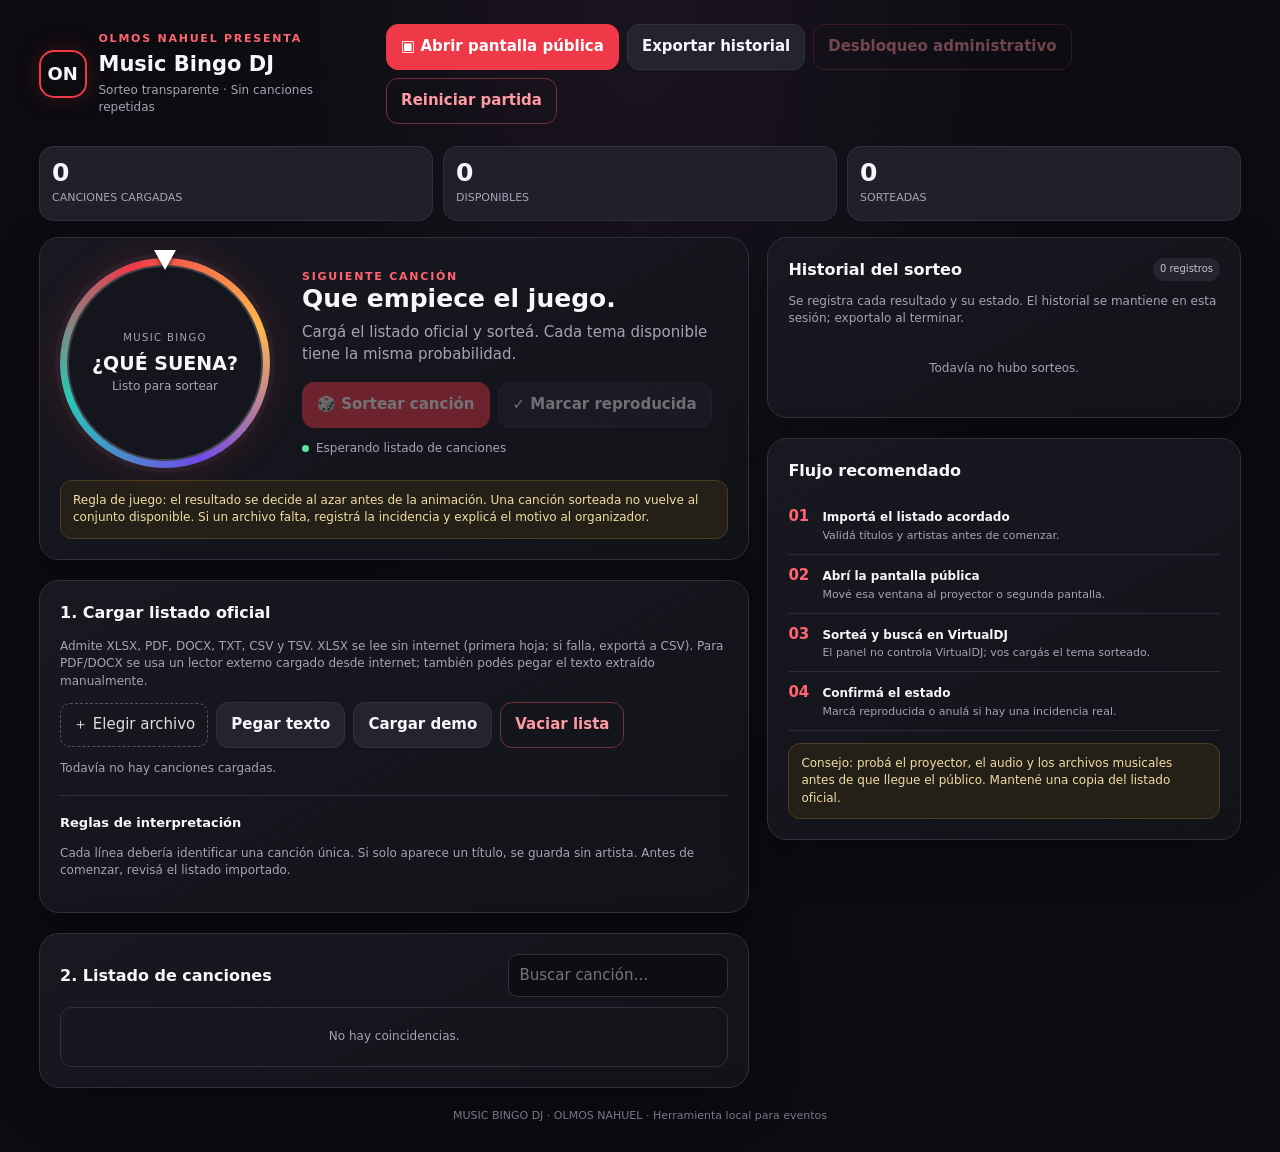
==== commit 10b6d5e8: "chore-c05-import-file-excel-pdf-archive-10-tasks-224-tests" ====
--- a/index.html
+++ b/index.html
@@ -12,7 +12,7 @@
 <div class="statrow"><div class="stat"><strong id="totalStat">0</strong><span>CANCIONES CARGADAS</span></div><div class="stat"><strong id="remainingStat">0</strong><span>DISPONIBLES</span></div><div class="stat"><strong id="drawnStat">0</strong><span>SORTEADAS</span></div></div>
 <div class="grid"><main>
 <section class="panel"><div class="drawarea"><div id="wheel" class="wheel"><div class="wheelinner"><span class="note">MUSIC BINGO</span><strong id="wheelText">¿QUÉ SUENA?</strong><span id="wheelSub">Listo para sortear</span></div></div><div class="drawcopy"><div class="eyebrow">SIGUIENTE CANCIÓN</div><h2 id="drawHeading">Que empiece el juego.</h2><p id="drawDesc">Cargá el listado oficial y sorteá. Cada tema disponible tiene la misma probabilidad.</p><div class="buttons"><button id="drawBtn" class="primary" disabled>🎲 Sortear canción</button><button id="confirmBtn" disabled>✓ Marcar reproducida</button></div><div class="status"><span class="dot"></span><span id="statusText">Esperando listado de canciones</span></div></div></div><div id="result" class="result"><div class="tag">RESULTADO DEL SORTEO</div><h3 id="resultTitle">—</h3><p id="resultArtist">—</p><div class="buttons" style="margin-top:13px"><button id="copyResult">Copiar título y artista</button><button id="skipResult" class="danger">Anular por incidencia</button></div></div><div class="notice">Regla de juego: el resultado se decide al azar antes de la animación. Una canción sorteada no vuelve al conjunto disponible. Si un archivo falta, registrá la incidencia y explicá el motivo al organizador.</div></section>
-<section class="panel section"><h2>1. Cargar listado oficial</h2><p class="muted small">Admite PDF, DOCX, TXT y CSV. Para PDF/DOCX se usa un lector externo cargado desde internet; también podés pegar el texto extraído manualmente.</p><div class="importrow"><label class="filelabel">＋ Elegir archivo <input id="fileInput" type="file" accept=".pdf,.docx,.txt,.csv,.tsv"></label><button id="pasteToggle">Pegar texto</button><button id="sampleBtn">Cargar demo</button><button id="clearSongs" class="subtle danger">Vaciar lista</button></div><div id="pasteArea" class="hidden" style="margin-top:12px"><textarea id="pasteInput" class="field" placeholder="Pegá una canción por línea. Formatos aceptados: Artista - Título, Título — Artista o solo Título."></textarea><div class="buttons" style="margin-top:8px"><button id="parsePaste" class="primary">Importar texto</button><button id="cancelPaste">Cancelar</button></div></div><p id="importMessage" class="muted small" aria-live="polite">Todavía no hay canciones cargadas.</p><hr class="sectionline"><h3>Reglas de interpretación</h3><p class="muted small">Cada línea debería identificar una canción única. Si solo aparece un título, se guarda sin artista. Antes de comenzar, revisá el listado importado.</p></section>
+<section class="panel section"><h2>1. Cargar listado oficial</h2><p class="muted small">Admite XLSX, PDF, DOCX, TXT, CSV y TSV. XLSX se lee sin internet (primera hoja; si falla, exportá a CSV). Para PDF/DOCX se usa un lector externo cargado desde internet; también podés pegar el texto extraído manualmente.</p><div class="importrow"><label class="filelabel">＋ Elegir archivo <input id="fileInput" type="file" accept=".xlsx,.pdf,.docx,.txt,.csv,.tsv"></label><button id="pasteToggle">Pegar texto</button><button id="sampleBtn">Cargar demo</button><button id="clearSongs" class="subtle danger">Vaciar lista</button></div><div id="pasteArea" class="hidden" style="margin-top:12px"><textarea id="pasteInput" class="field" placeholder="Pegá una canción por línea. Formatos aceptados: Artista - Título, Título — Artista o solo Título."></textarea><div class="buttons" style="margin-top:8px"><button id="parsePaste" class="primary">Importar texto</button><button id="cancelPaste">Cancelar</button></div></div><p id="importMessage" class="muted small" aria-live="polite">Todavía no hay canciones cargadas.</p><hr class="sectionline"><h3>Reglas de interpretación</h3><p class="muted small">Cada línea debería identificar una canción única. Si solo aparece un título, se guarda sin artista. Antes de comenzar, revisá el listado importado.</p></section>
 <section class="panel section"><div class="listhead"><h2 style="margin:0">2. Listado de canciones</h2><input id="filterInput" class="field" style="max-width:220px" placeholder="Buscar canción…"></div><div id="songList" class="songlist"><div class="empty">Importá un listado o cargá la demo.</div></div></section>
 </main><aside><section class="panel"><div class="listhead"><h2 style="margin:0">Historial del sorteo</h2><span class="pill" id="historyCount">0 canciones</span></div><p class="muted small">Se registra cada resultado y su estado. El historial se mantiene en esta sesión; exportalo al terminar.</p><div id="historyList"><div class="empty">Todavía no hubo sorteos.</div></div></section><section class="panel section"><h2>Flujo recomendado</h2><div class="historyitem"><div class="historynum">01</div><div><b>Importá el listado acordado</b><span>Validá títulos y artistas antes de comenzar.</span></div></div><div class="historyitem"><div class="historynum">02</div><div><b>Abrí la pantalla pública</b><span>Mové esa ventana al proyector o segunda pantalla.</span></div></div><div class="historyitem"><div class="historynum">03</div><div><b>Sorteá y buscá en VirtualDJ</b><span>El panel no controla VirtualDJ; vos cargás el tema sorteado.</span></div></div><div class="historyitem"><div class="historynum">04</div><div><b>Confirmá el estado</b><span>Marcá reproducida o anulá si hay una incidencia real.</span></div></div><div class="notice">Consejo: probá el proyector, el audio y los archivos musicales antes de que llegue el público. Mantené una copia del listado oficial.</div></section></aside></div><div class="footer">MUSIC BINGO DJ · OLMOS NAHUEL · Herramienta local para eventos</div></div>
 <script src="js/core.js"></script>
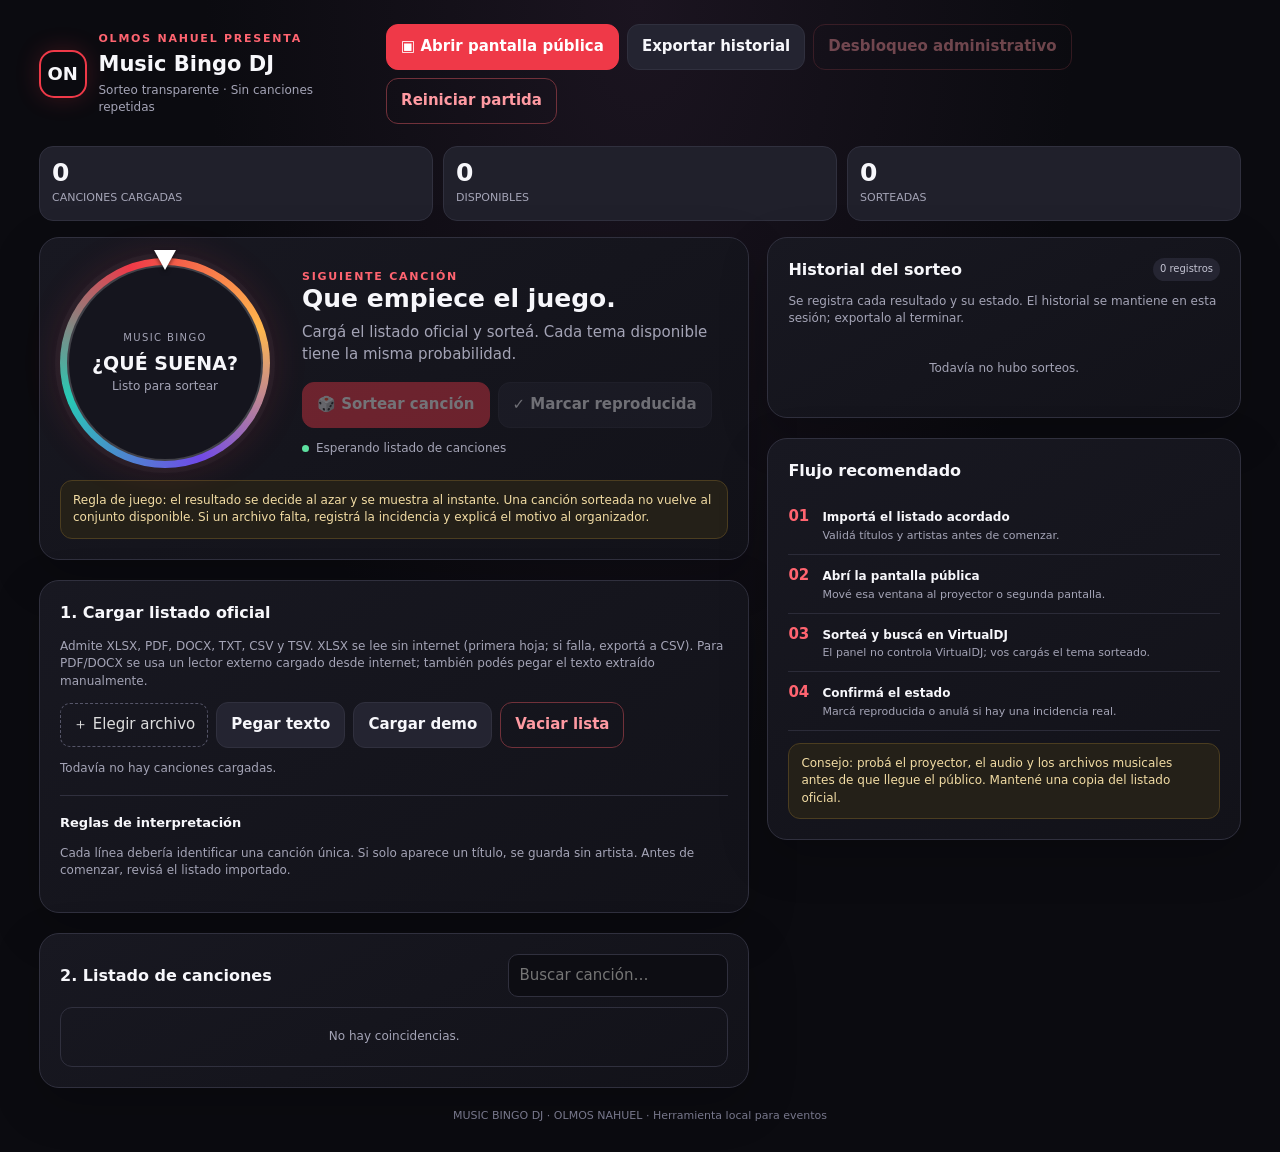
==== commit 3eb4041c: "docs(c-15): archive instant-result-word-scroll - delay 5000, scrollPool, ticker 120ms" ====
--- a/index.html
+++ b/index.html
@@ -11,7 +11,7 @@
 <div id="restoreBanner" class="notice hidden" role="status" aria-live="polite" style="margin-bottom:12px"><span id="restoreBannerText"></span><div class="buttons" style="margin-top:8px"><button id="discardSession" class="subtle danger">Descartar y empezar de cero</button><button id="dismissBanner" class="subtle">Entendido</button></div></div>
 <div class="statrow"><div class="stat"><strong id="totalStat">0</strong><span>CANCIONES CARGADAS</span></div><div class="stat"><strong id="remainingStat">0</strong><span>DISPONIBLES</span></div><div class="stat"><strong id="drawnStat">0</strong><span>SORTEADAS</span></div></div>
 <div class="grid"><main>
-<section class="panel"><div class="drawarea"><div id="wheel" class="wheel"><div class="wheelinner"><span class="note">MUSIC BINGO</span><strong id="wheelText">¿QUÉ SUENA?</strong><span id="wheelSub">Listo para sortear</span></div></div><div class="drawcopy"><div class="eyebrow">SIGUIENTE CANCIÓN</div><h2 id="drawHeading">Que empiece el juego.</h2><p id="drawDesc">Cargá el listado oficial y sorteá. Cada tema disponible tiene la misma probabilidad.</p><div class="buttons"><button id="drawBtn" class="primary" disabled>🎲 Sortear canción</button><button id="confirmBtn" disabled>✓ Marcar reproducida</button></div><div class="status"><span class="dot"></span><span id="statusText">Esperando listado de canciones</span></div></div></div><div id="result" class="result"><div class="tag">RESULTADO DEL SORTEO</div><h3 id="resultTitle">—</h3><p id="resultArtist">—</p><div class="buttons" style="margin-top:13px"><button id="copyResult">Copiar título y artista</button><button id="skipResult" class="danger">Anular por incidencia</button></div></div><div class="notice">Regla de juego: el resultado se decide al azar antes de la animación. Una canción sorteada no vuelve al conjunto disponible. Si un archivo falta, registrá la incidencia y explicá el motivo al organizador.</div></section>
+<section class="panel"><div class="drawarea"><div id="wheel" class="wheel"><div class="wheelinner"><span class="note">MUSIC BINGO</span><strong id="wheelText">¿QUÉ SUENA?</strong><span id="wheelSub">Listo para sortear</span></div></div><div class="drawcopy"><div class="eyebrow">SIGUIENTE CANCIÓN</div><h2 id="drawHeading">Que empiece el juego.</h2><p id="drawDesc">Cargá el listado oficial y sorteá. Cada tema disponible tiene la misma probabilidad.</p><div class="buttons"><button id="drawBtn" class="primary" disabled>🎲 Sortear canción</button><button id="confirmBtn" disabled>✓ Marcar reproducida</button></div><div class="status"><span class="dot"></span><span id="statusText">Esperando listado de canciones</span></div></div></div><div id="result" class="result"><div class="tag">RESULTADO DEL SORTEO</div><h3 id="resultTitle">—</h3><p id="resultArtist">—</p><div class="buttons" style="margin-top:13px"><button id="copyResult">Copiar título y artista</button><button id="skipResult" class="danger">Anular por incidencia</button></div></div><div class="notice">Regla de juego: el resultado se decide al azar y se muestra al instante. Una canción sorteada no vuelve al conjunto disponible. Si un archivo falta, registrá la incidencia y explicá el motivo al organizador.</div></section>
 <section class="panel section"><h2>1. Cargar listado oficial</h2><p class="muted small">Admite XLSX, PDF, DOCX, TXT, CSV y TSV. XLSX se lee sin internet (primera hoja; si falla, exportá a CSV). Para PDF/DOCX se usa un lector externo cargado desde internet; también podés pegar el texto extraído manualmente.</p><div class="importrow"><label class="filelabel">＋ Elegir archivo <input id="fileInput" type="file" accept=".xlsx,.pdf,.docx,.txt,.csv,.tsv"></label><button id="pasteToggle">Pegar texto</button><button id="sampleBtn">Cargar demo</button><button id="clearSongs" class="subtle danger">Vaciar lista</button></div><div id="pasteArea" class="hidden" style="margin-top:12px"><textarea id="pasteInput" class="field" placeholder="Pegá una canción por línea. Formatos aceptados: Artista - Título, Título — Artista o solo Título."></textarea><div class="buttons" style="margin-top:8px"><button id="parsePaste" class="primary">Importar texto</button><button id="cancelPaste">Cancelar</button></div></div><p id="importMessage" class="muted small" aria-live="polite">Todavía no hay canciones cargadas.</p><hr class="sectionline"><h3>Reglas de interpretación</h3><p class="muted small">Cada línea debería identificar una canción única. Si solo aparece un título, se guarda sin artista. Antes de comenzar, revisá el listado importado.</p></section>
 <section class="panel section"><div class="listhead"><h2 style="margin:0">2. Listado de canciones</h2><input id="filterInput" class="field" style="max-width:220px" placeholder="Buscar canción…"></div><div id="songList" class="songlist"><div class="empty">Importá un listado o cargá la demo.</div></div></section>
 </main><aside><section class="panel"><div class="listhead"><h2 style="margin:0">Historial del sorteo</h2><span class="pill" id="historyCount">0 canciones</span></div><p class="muted small">Se registra cada resultado y su estado. El historial se mantiene en esta sesión; exportalo al terminar.</p><div id="historyList"><div class="empty">Todavía no hubo sorteos.</div></div></section><section class="panel section"><h2>Flujo recomendado</h2><div class="historyitem"><div class="historynum">01</div><div><b>Importá el listado acordado</b><span>Validá títulos y artistas antes de comenzar.</span></div></div><div class="historyitem"><div class="historynum">02</div><div><b>Abrí la pantalla pública</b><span>Mové esa ventana al proyector o segunda pantalla.</span></div></div><div class="historyitem"><div class="historynum">03</div><div><b>Sorteá y buscá en VirtualDJ</b><span>El panel no controla VirtualDJ; vos cargás el tema sorteado.</span></div></div><div class="historyitem"><div class="historynum">04</div><div><b>Confirmá el estado</b><span>Marcá reproducida o anulá si hay una incidencia real.</span></div></div><div class="notice">Consejo: probá el proyector, el audio y los archivos musicales antes de que llegue el público. Mantené una copia del listado oficial.</div></section></aside></div><div class="footer">MUSIC BINGO DJ · OLMOS NAHUEL · Herramienta local para eventos</div></div>
